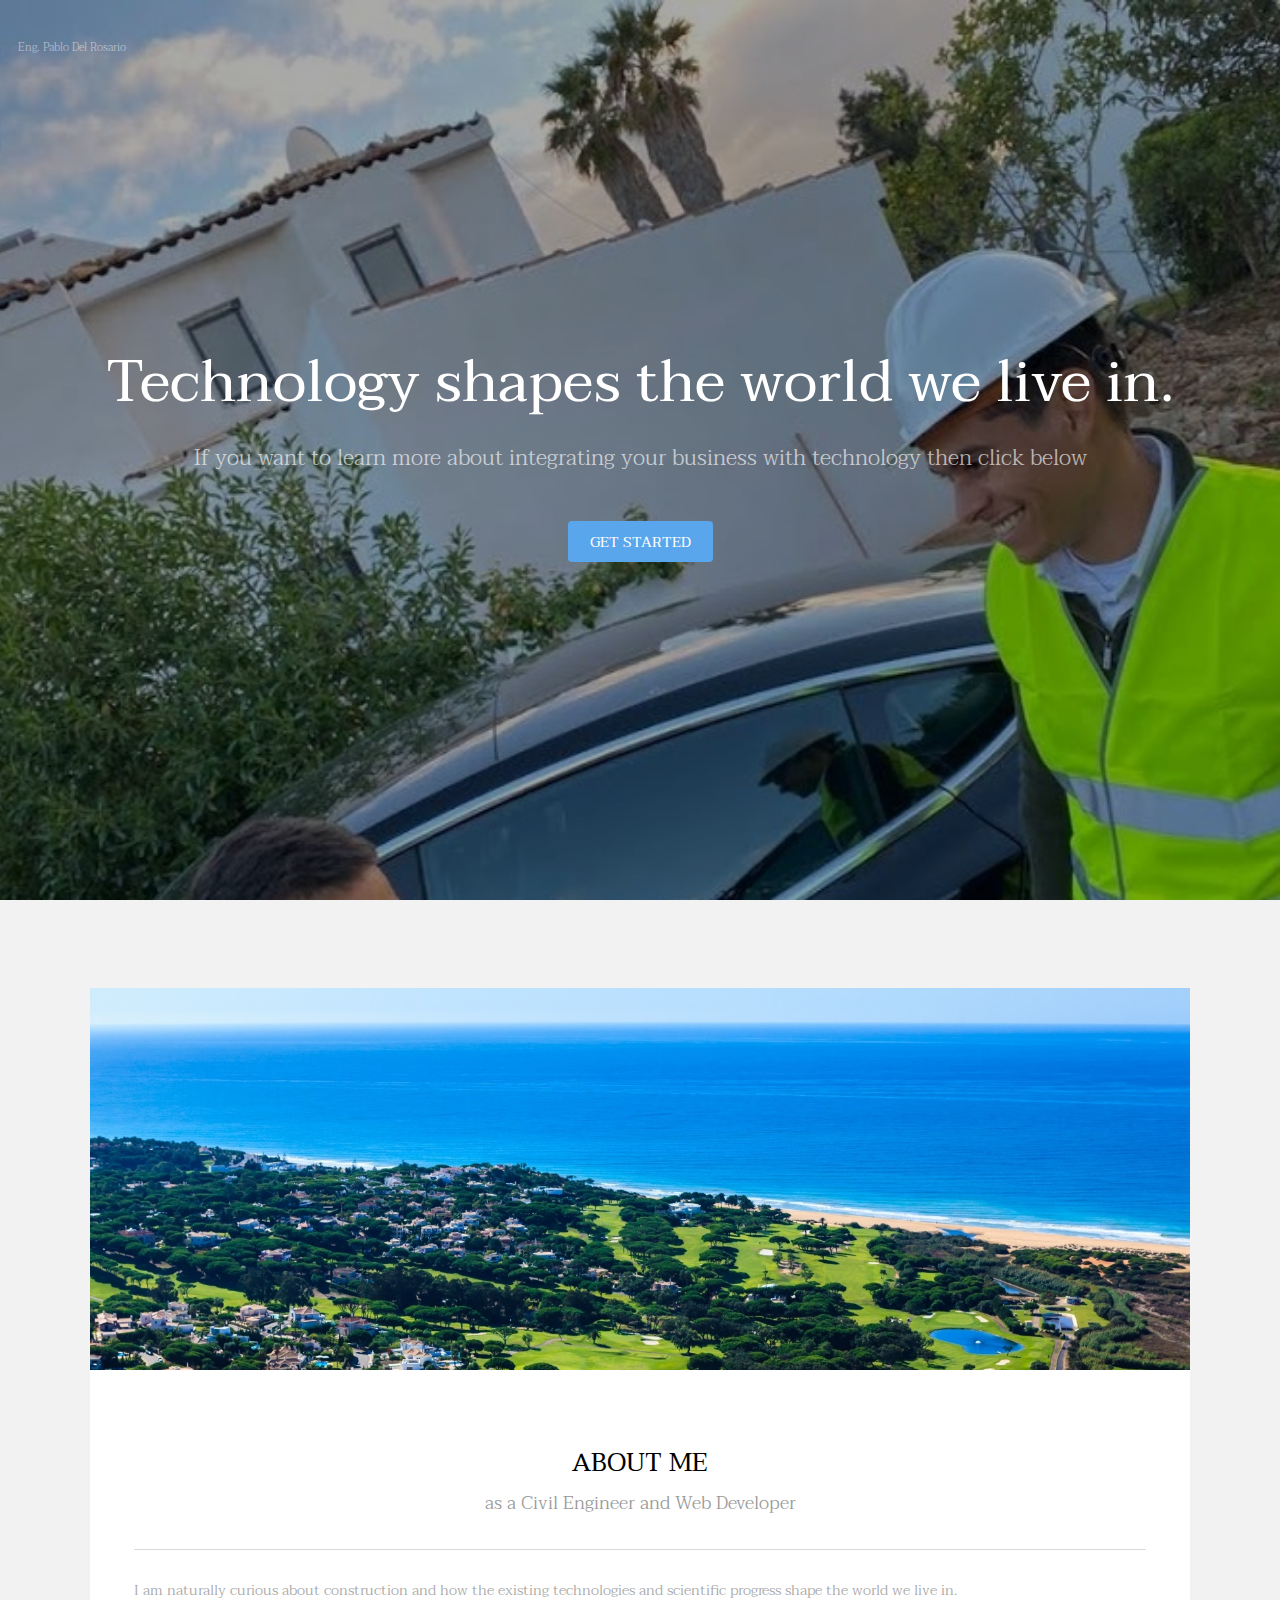
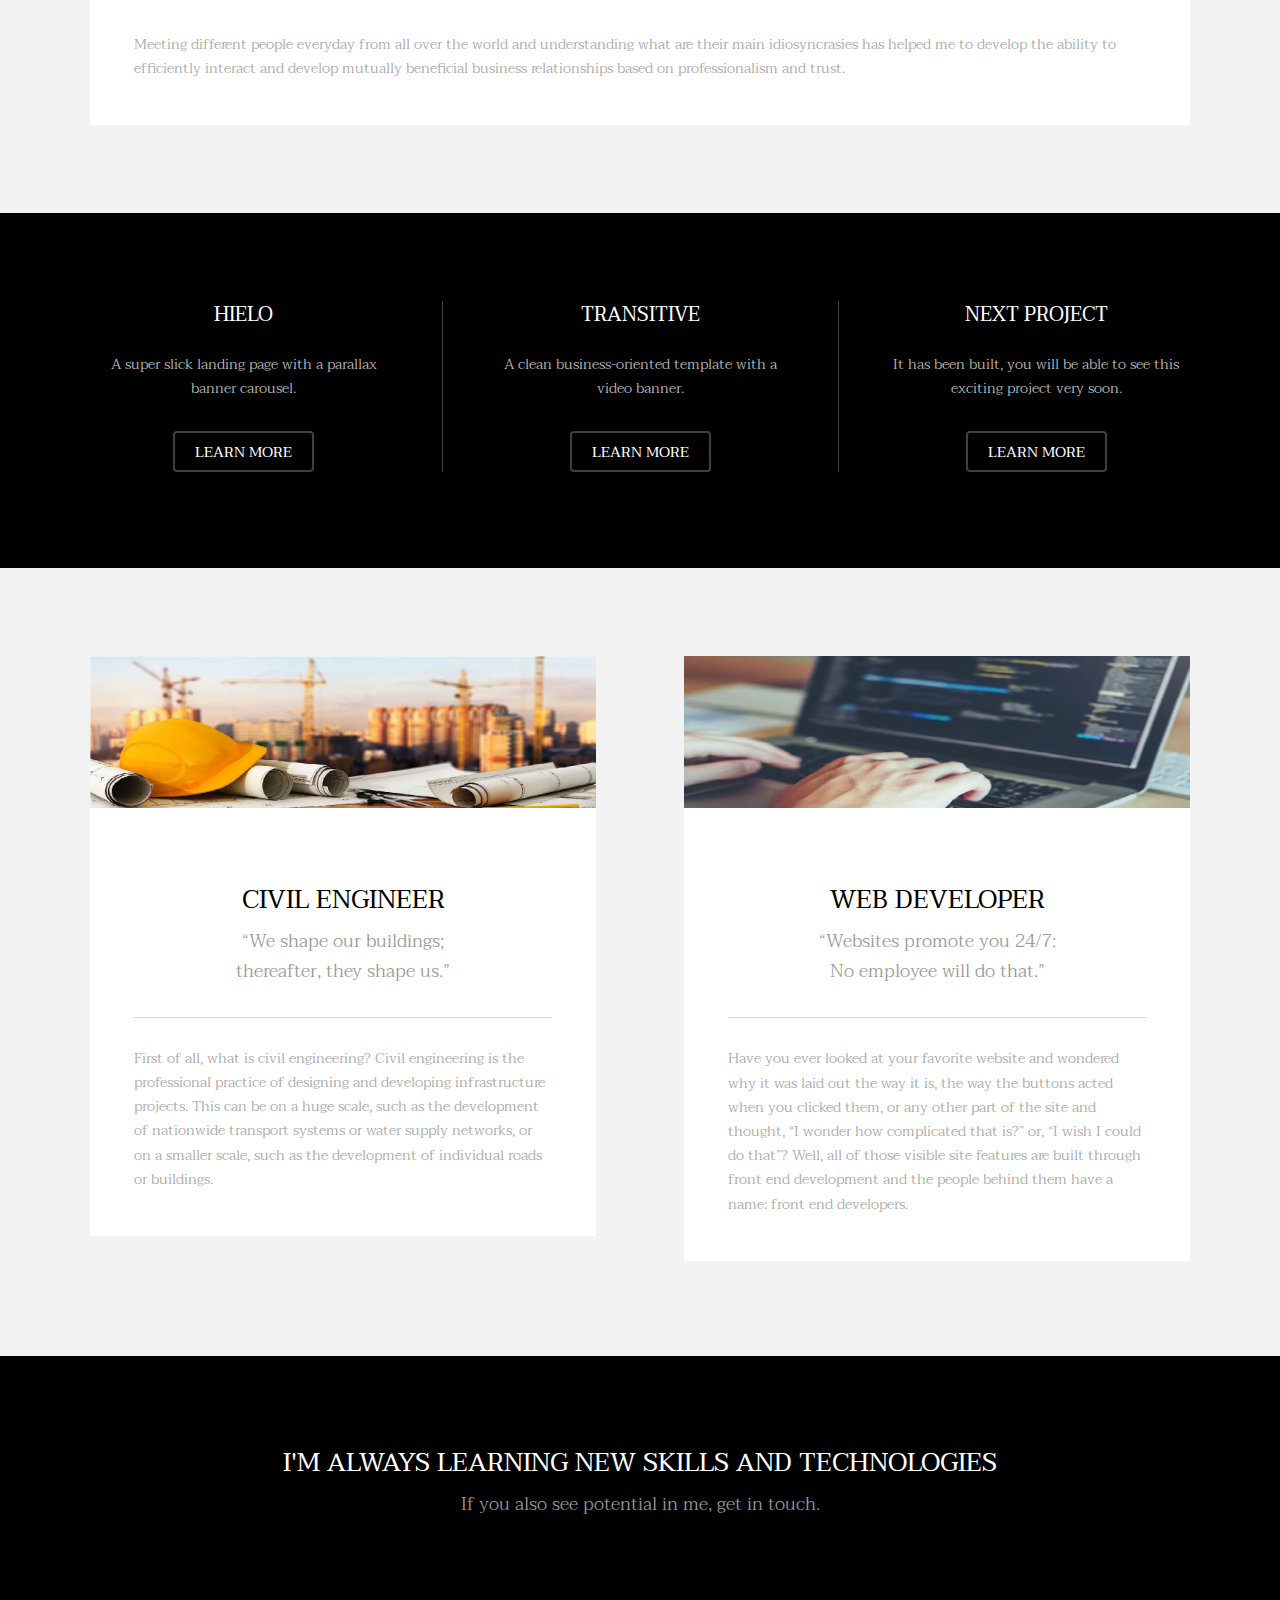
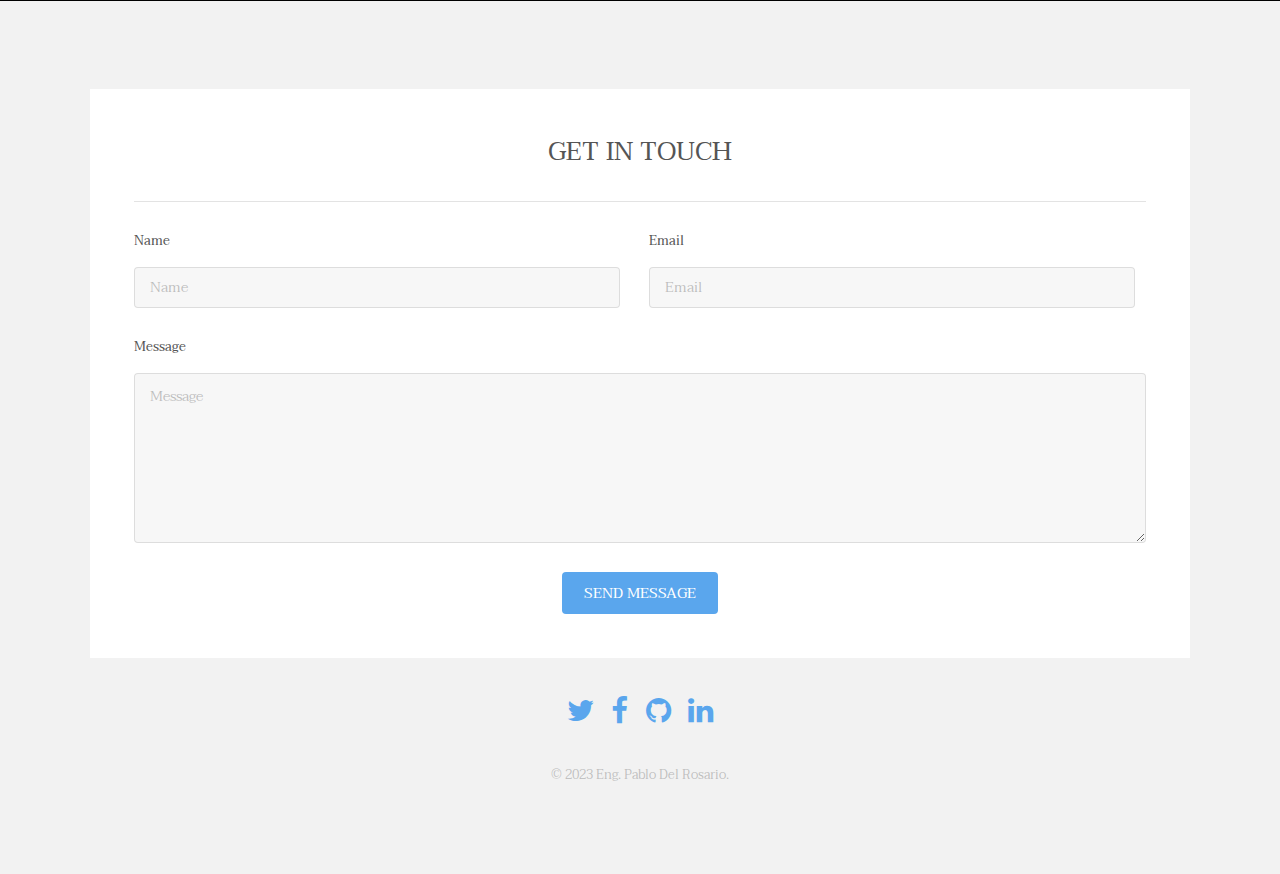
==== index.html @ 4c5f886a "2023" ====
<!DOCTYPE HTML>

<html>
	<head>
		<title>Eng. Pablo Del Rosario</title>
		<meta charset="utf-8" />
		<meta name="viewport" content="width=device-width, initial-scale=1" />
		<link rel="stylesheet" href="assets/css/main.css" />
		<link rel="icon" href="images/icon.png">
	</head>
	<body>

		<!-- Header -->
			<header id="header" class="alt">
				<div class="logo"><a href="index.html"><span>Eng. Pablo Del Rosario</span></a></div>
				<!--<a href="#menu" class="toggle"><span>Menu</span></a>-->
			</header>

		<!-- Nav
			<nav id="menu">
				<ul class="links">
					<li><a href="index.html">Home</a></li>
					<li><a href="generic.html">Projects</a></li>
					<li><a href="elements.html">Elements</a></li>
				</ul>
			</nav> -->

		<!-- Banner -->
		
			<section id="banner">
				<div class="inner">
					<h1>Technology shapes the world we live in.</h1>
					<p>If you want to learn more about integrating your business with technology then click below</p>
					<a href="#one" class="button special scrolly">Get Started</a>
				</div>
			</section>

		<!-- One -->
			<section id="one" class="wrapper style2">
				<div class="inner">
					<div>
						<div class="box">
							<div class="image fit">
								<img src="images/pic01.jpg" alt="" />
							</div>
							<div class="content">
								<header class="align-center">
									<h2>About me</h2>
									<p>as a Civil Engineer and Web Developer</p>
								</header>
								<hr />
								<p> I am naturally curious about construction and how the existing technologies and scientific progress shape the world we live in.</p>
								<p>Meeting different people everyday from all over the world and understanding what are their main idiosyncrasies has helped me to develop the ability to efficiently interact and develop mutually beneficial business relationships based on professionalism and trust.</p>
							</div>
						</div>
					</div>
				</div>
			</section>

		<!-- Two -->
			<section id="two" class="wrapper style3">
				<div class="inner">
					<div id="flexgrid">
						<div>
							<header>
								<h3>Hielo</h3>
							</header>
							<p>A super slick landing page with a parallax banner carousel.</p>
							<ul class="actions">
								<li><a href="https://hielo.pablocastejon.com/" target="_blank" class="button alt">Learn More</a></li>
							</ul>
						</div>
						<div>
							<header>
								<h3>Transitive</h3>
							</header>
							<p>A clean business-oriented template with a video banner. </p>
							<ul class="actions">
								<li><a href="https://pablocastejon.com/" class="button alt">Learn More</a></li>
							</ul>
						</div>
						<div>
							<header>
								<h3>Next project</h3>
							</header>
							<p>It has been built, you will be able to see this exciting project very soon. </p>
							<ul class="actions">
								<li><a href="#" class="button alt">Learn More</a></li>
							</ul>
						</div>
					</div>
				</div>
			</section>

		<!-- Three -->
			<section id="three" class="wrapper style2">
				<div class="inner">
					<div class="grid-style">

						<div>
							<div class="box">
								<div class="image fit">
									<img src="images/pic02.jpg" alt="" />
								</div>
								<div class="content">
									<header class="align-center">
										<h2>Civil Engineer</h2>
										<p>“We shape our buildings;<br/> thereafter, they shape us.”</p>
									</header>
									<hr />
									<p> First of all, what is civil engineering? Civil engineering is the professional practice of designing and developing infrastructure projects. This can be on a huge scale, such as the development of nationwide transport systems or water supply networks, or on a smaller scale, such as the development of individual roads or buildings. </p>
								</div>
							</div>
						</div>

						<div>
							<div class="box">
								<div class="image fit">
									<img src="images/pic03.jpg" alt="" />
								</div>
								<div class="content">
									<header class="align-center">
										<h2>Web developer</h2>
										<p>“Websites promote you 24/7:<br/> No employee will do that.”</p>
									</header>
									<hr />
									<p> Have you ever looked at your favorite website and wondered why it was laid out the way it is, the way the buttons acted when you clicked them, or any other part of the site and thought, “I wonder how complicated that is?” or, “I wish I could do that”? Well, all of those visible site features are built through front end development and the people behind them have a name: front end developers.</p>
								</div>
							</div>
						</div>

					</div>
				</div>
			</section>

		<!-- Four -->
			<section id="four" class="wrapper style3">
				<div class="inner">

					<header class="align-center">
						<h2>I'm always learning new skills and technologies</h2>
						<p>If you also see potential in me, get in touch.</p>
					</header>

				</div>
			</section>

		<!-- Footer -->
			<footer id="footer" class="wrapper">
				<div class="inner">
					<section>
						<div class="box">
							<div class="content">
								<h2 class="align-center">Get in Touch</h2>
								<hr />
								<form netlify  method="post">
									<div class="field half first">
										<label for="name">Name</label>
										<input name="name" id="name" type="text" placeholder="Name">
									</div>
									<div class="field half">
										<label for="email">Email</label>
										<input name="email" id="email" type="email" placeholder="Email">
									</div>
									<div class="field">
										<label for="message">Message</label>
										<textarea name="message" id="message" rows="6" placeholder="Message"></textarea>
									</div>
									<ul class="actions align-center">
										<li><input value="Send Message" class="button special" type="submit"></li>
									</ul>
								</form>
							</div>
						</div>
					</section>
					<div class="copyright">
						<ul class="icons">
							<li><a href="https://twitter.com/pablosario" target="_blank" class="icon fa-twitter"><span class="label">Twitter</span></a></li>
							<li><a href="https://www.facebook.com/pablo.rosario/" target="_blank" class="icon fa-facebook"><span class="label">Facebook</span></a></li>
							<li><a href="https://github.com/pdelrc" target="_blank" class="icon fa-github"><span class="label">GitHub</span></a></li>
							<li><a href="https://www.linkedin.com/in/pdelrc/" target="_blank" class="icon fa-linkedin"><span class="label">linkedIn</span></a></li>
						</ul>
						&copy; 2023 Eng. Pablo Del Rosario.
					</div>
				</div>
			</footer>

		<!-- Scripts -->
			<script src="assets/js/jquery.min.js"></script>
			<script src="assets/js/jquery.scrolly.min.js"></script>
			<script src="assets/js/jquery.scrollex.min.js"></script>
			<script src="assets/js/skel.min.js"></script>
			<script src="assets/js/util.js"></script>
			<script src="assets/js/main.js"></script>

	</body>
</html>
---- assets/css/main.css ----
@charset "UTF-8";
@import url(font-awesome.min.css);
@import url("https://fonts.googleapis.com/css?family=Taviraj:300,400,700,300i,400i,700i");

	html, body, div, span, applet, object, iframe, h1, h2, h3, h4, h5, h6, p, blockquote, pre, a, abbr, acronym, address, big, cite, code, del, dfn, em, img, ins, kbd, q, s, samp, small, strike, strong, sub, sup, tt, var, b, u, i, center, dl, dt, dd, ol, ul, li, fieldset, form, label, legend, table, caption, tbody, tfoot, thead, tr, th, td, article, aside, canvas, details, embed, figure, figcaption, footer, header, hgroup, menu, nav, output, ruby, section, summary, time, mark, audio, video {
		margin: 0;
		padding: 0;
		border: 0;
		font-size: 100%;
		font: inherit;
		vertical-align: baseline;
	}

	article, aside, details, figcaption, figure, footer, header, hgroup, menu, nav, section {
		display: block;
	}

	body {
		line-height: 1;
	}

	ol, ul {
		list-style: none;
	}

	blockquote, q {
		quotes: none;
	}

	blockquote:before, blockquote:after, q:before, q:after {
		content: '';
		content: none;
	}

	table {
		border-collapse: collapse;
		border-spacing: 0;
	}

	body {
		-webkit-text-size-adjust: none;
	}

/* Box Model */

	*, *:before, *:after {
		-moz-box-sizing: border-box;
		-webkit-box-sizing: border-box;
		box-sizing: border-box;
	}

/* Containers */

	.container {
		margin-left: auto;
		margin-right: auto;
	}

	.container.\31 25\25 {
		width: 100%;
		max-width: 100rem;
		min-width: 80rem;
	}

	.container.\37 5\25 {
		width: 60rem;
	}

	.container.\35 0\25 {
		width: 40rem;
	}

	.container.\32 5\25 {
		width: 20rem;
	}

	.container {
		width: 80rem;
	}

	@media screen and (max-width: 1680px) {

		.container.\31 25\25 {
			width: 100%;
			max-width: 100rem;
			min-width: 80rem;
		}

		.container.\37 5\25 {
			width: 60rem;
		}

		.container.\35 0\25 {
			width: 40rem;
		}

		.container.\32 5\25 {
			width: 20rem;
		}

		.container {
			width: 80rem;
		}

	}

	@media screen and (max-width: 1280px) {

		.container.\31 25\25 {
			width: 100%;
			max-width: 81.25rem;
			min-width: 65rem;
		}

		.container.\37 5\25 {
			width: 48.75rem;
		}

		.container.\35 0\25 {
			width: 32.5rem;
		}

		.container.\32 5\25 {
			width: 16.25rem;
		}

		.container {
			width: 65rem;
		}

	}

	@media screen and (max-width: 980px) {

		.container.\31 25\25 {
			width: 100%;
			max-width: 112.5%;
			min-width: 90%;
		}

		.container.\37 5\25 {
			width: 67.5%;
		}

		.container.\35 0\25 {
			width: 45%;
		}

		.container.\32 5\25 {
			width: 22.5%;
		}

		.container {
			width: 90%;
		}

	}

	@media screen and (max-width: 736px) {

		.container.\31 25\25 {
			width: 100%;
			max-width: 112.5%;
			min-width: 90%;
		}

		.container.\37 5\25 {
			width: 67.5%;
		}

		.container.\35 0\25 {
			width: 45%;
		}

		.container.\32 5\25 {
			width: 22.5%;
		}

		.container {
			width: 90% !important;
		}

	}

	@media screen and (max-width: 480px) {

		.container.\31 25\25 {
			width: 100%;
			max-width: 112.5%;
			min-width: 90%;
		}

		.container.\37 5\25 {
			width: 67.5%;
		}

		.container.\35 0\25 {
			width: 45%;
		}

		.container.\32 5\25 {
			width: 22.5%;
		}

		.container {
			width: 90% !important;
		}

	}

/* Grid */

	.row {
		border-bottom: solid 1px transparent;
		-moz-box-sizing: border-box;
		-webkit-box-sizing: border-box;
		box-sizing: border-box;
	}

	.row > * {
		float: left;
		-moz-box-sizing: border-box;
		-webkit-box-sizing: border-box;
		box-sizing: border-box;
	}

	.row:after, .row:before {
		content: '';
		display: block;
		clear: both;
		height: 0;
	}

	.row.uniform > * > :first-child {
		margin-top: 0;
	}

	.row.uniform > * > :last-child {
		margin-bottom: 0;
	}

	.row.\30 \25 > * {
		padding: 0 0 0 0rem;
	}

	.row.\30 \25 {
		margin: 0 0 -1px 0rem;
	}

	.row.uniform.\30 \25 > * {
		padding: 0rem 0 0 0rem;
	}

	.row.uniform.\30 \25 {
		margin: 0rem 0 -1px 0rem;
	}

	.row > * {
		padding: 0 0 0 2rem;
	}

	.row {
		margin: 0 0 -1px -2rem;
	}

	.row.uniform > * {
		padding: 2rem 0 0 2rem;
	}

	.row.uniform {
		margin: -2rem 0 -1px -2rem;
	}

	.row.\32 00\25 > * {
		padding: 0 0 0 4rem;
	}

	.row.\32 00\25 {
		margin: 0 0 -1px -4rem;
	}

	.row.uniform.\32 00\25 > * {
		padding: 4rem 0 0 4rem;
	}

	.row.uniform.\32 00\25 {
		margin: -4rem 0 -1px -4rem;
	}

	.row.\31 50\25 > * {
		padding: 0 0 0 3rem;
	}

	.row.\31 50\25 {
		margin: 0 0 -1px -3rem;
	}

	.row.uniform.\31 50\25 > * {
		padding: 3rem 0 0 3rem;
	}

	.row.uniform.\31 50\25 {
		margin: -3rem 0 -1px -3rem;
	}

	.row.\35 0\25 > * {
		padding: 0 0 0 1rem;
	}

	.row.\35 0\25 {
		margin: 0 0 -1px -1rem;
	}

	.row.uniform.\35 0\25 > * {
		padding: 1rem 0 0 1rem;
	}

	.row.uniform.\35 0\25 {
		margin: -1rem 0 -1px -1rem;
	}

	.row.\32 5\25 > * {
		padding: 0 0 0 0.5rem;
	}

	.row.\32 5\25 {
		margin: 0 0 -1px -0.5rem;
	}

	.row.uniform.\32 5\25 > * {
		padding: 0.5rem 0 0 0.5rem;
	}

	.row.uniform.\32 5\25 {
		margin: -0.5rem 0 -1px -0.5rem;
	}

	.\31 2u, .\31 2u\24 {
		width: 100%;
		clear: none;
		margin-left: 0;
	}

	.\31 1u, .\31 1u\24 {
		width: 91.6666666667%;
		clear: none;
		margin-left: 0;
	}

	.\31 0u, .\31 0u\24 {
		width: 83.3333333333%;
		clear: none;
		margin-left: 0;
	}

	.\39 u, .\39 u\24 {
		width: 75%;
		clear: none;
		margin-left: 0;
	}

	.\38 u, .\38 u\24 {
		width: 66.6666666667%;
		clear: none;
		margin-left: 0;
	}

	.\37 u, .\37 u\24 {
		width: 58.3333333333%;
		clear: none;
		margin-left: 0;
	}

	.\36 u, .\36 u\24 {
		width: 50%;
		clear: none;
		margin-left: 0;
	}

	.\35 u, .\35 u\24 {
		width: 41.6666666667%;
		clear: none;
		margin-left: 0;
	}

	.\34 u, .\34 u\24 {
		width: 33.3333333333%;
		clear: none;
		margin-left: 0;
	}

	.\33 u, .\33 u\24 {
		width: 25%;
		clear: none;
		margin-left: 0;
	}

	.\32 u, .\32 u\24 {
		width: 16.6666666667%;
		clear: none;
		margin-left: 0;
	}

	.\31 u, .\31 u\24 {
		width: 8.3333333333%;
		clear: none;
		margin-left: 0;
	}

	.\31 2u\24 + *,
	.\31 1u\24 + *,
	.\31 0u\24 + *,
	.\39 u\24 + *,
	.\38 u\24 + *,
	.\37 u\24 + *,
	.\36 u\24 + *,
	.\35 u\24 + *,
	.\34 u\24 + *,
	.\33 u\24 + *,
	.\32 u\24 + *,
	.\31 u\24 + * {
		clear: left;
	}

	.\-11u {
		margin-left: 91.66667%;
	}

	.\-10u {
		margin-left: 83.33333%;
	}

	.\-9u {
		margin-left: 75%;
	}

	.\-8u {
		margin-left: 66.66667%;
	}

	.\-7u {
		margin-left: 58.33333%;
	}

	.\-6u {
		margin-left: 50%;
	}

	.\-5u {
		margin-left: 41.66667%;
	}

	.\-4u {
		margin-left: 33.33333%;
	}

	.\-3u {
		margin-left: 25%;
	}

	.\-2u {
		margin-left: 16.66667%;
	}

	.\-1u {
		margin-left: 8.33333%;
	}

	@media screen and (max-width: 1680px) {

		.row > * {
			padding: 0 0 0 2rem;
		}

		.row {
			margin: 0 0 -1px -2rem;
		}

		.row.uniform > * {
			padding: 2rem 0 0 2rem;
		}

		.row.uniform {
			margin: -2rem 0 -1px -2rem;
		}

		.row.\32 00\25 > * {
			padding: 0 0 0 4rem;
		}

		.row.\32 00\25 {
			margin: 0 0 -1px -4rem;
		}

		.row.uniform.\32 00\25 > * {
			padding: 4rem 0 0 4rem;
		}

		.row.uniform.\32 00\25 {
			margin: -4rem 0 -1px -4rem;
		}

		.row.\31 50\25 > * {
			padding: 0 0 0 3rem;
		}

		.row.\31 50\25 {
			margin: 0 0 -1px -3rem;
		}

		.row.uniform.\31 50\25 > * {
			padding: 3rem 0 0 3rem;
		}

		.row.uniform.\31 50\25 {
			margin: -3rem 0 -1px -3rem;
		}

		.row.\35 0\25 > * {
			padding: 0 0 0 1rem;
		}

		.row.\35 0\25 {
			margin: 0 0 -1px -1rem;
		}

		.row.uniform.\35 0\25 > * {
			padding: 1rem 0 0 1rem;
		}

		.row.uniform.\35 0\25 {
			margin: -1rem 0 -1px -1rem;
		}

		.row.\32 5\25 > * {
			padding: 0 0 0 0.5rem;
		}

		.row.\32 5\25 {
			margin: 0 0 -1px -0.5rem;
		}

		.row.uniform.\32 5\25 > * {
			padding: 0.5rem 0 0 0.5rem;
		}

		.row.uniform.\32 5\25 {
			margin: -0.5rem 0 -1px -0.5rem;
		}

		.\31 2u\28xlarge\29, .\31 2u\24\28xlarge\29 {
			width: 100%;
			clear: none;
			margin-left: 0;
		}

		.\31 1u\28xlarge\29, .\31 1u\24\28xlarge\29 {
			width: 91.6666666667%;
			clear: none;
			margin-left: 0;
		}

		.\31 0u\28xlarge\29, .\31 0u\24\28xlarge\29 {
			width: 83.3333333333%;
			clear: none;
			margin-left: 0;
		}

		.\39 u\28xlarge\29, .\39 u\24\28xlarge\29 {
			width: 75%;
			clear: none;
			margin-left: 0;
		}

		.\38 u\28xlarge\29, .\38 u\24\28xlarge\29 {
			width: 66.6666666667%;
			clear: none;
			margin-left: 0;
		}

		.\37 u\28xlarge\29, .\37 u\24\28xlarge\29 {
			width: 58.3333333333%;
			clear: none;
			margin-left: 0;
		}

		.\36 u\28xlarge\29, .\36 u\24\28xlarge\29 {
			width: 50%;
			clear: none;
			margin-left: 0;
		}

		.\35 u\28xlarge\29, .\35 u\24\28xlarge\29 {
			width: 41.6666666667%;
			clear: none;
			margin-left: 0;
		}

		.\34 u\28xlarge\29, .\34 u\24\28xlarge\29 {
			width: 33.3333333333%;
			clear: none;
			margin-left: 0;
		}

		.\33 u\28xlarge\29, .\33 u\24\28xlarge\29 {
			width: 25%;
			clear: none;
			margin-left: 0;
		}

		.\32 u\28xlarge\29, .\32 u\24\28xlarge\29 {
			width: 16.6666666667%;
			clear: none;
			margin-left: 0;
		}

		.\31 u\28xlarge\29, .\31 u\24\28xlarge\29 {
			width: 8.3333333333%;
			clear: none;
			margin-left: 0;
		}

		.\31 2u\24\28xlarge\29 + *,
		.\31 1u\24\28xlarge\29 + *,
		.\31 0u\24\28xlarge\29 + *,
		.\39 u\24\28xlarge\29 + *,
		.\38 u\24\28xlarge\29 + *,
		.\37 u\24\28xlarge\29 + *,
		.\36 u\24\28xlarge\29 + *,
		.\35 u\24\28xlarge\29 + *,
		.\34 u\24\28xlarge\29 + *,
		.\33 u\24\28xlarge\29 + *,
		.\32 u\24\28xlarge\29 + *,
		.\31 u\24\28xlarge\29 + * {
			clear: left;
		}

		.\-11u\28xlarge\29 {
			margin-left: 91.66667%;
		}

		.\-10u\28xlarge\29 {
			margin-left: 83.33333%;
		}

		.\-9u\28xlarge\29 {
			margin-left: 75%;
		}

		.\-8u\28xlarge\29 {
			margin-left: 66.66667%;
		}

		.\-7u\28xlarge\29 {
			margin-left: 58.33333%;
		}

		.\-6u\28xlarge\29 {
			margin-left: 50%;
		}

		.\-5u\28xlarge\29 {
			margin-left: 41.66667%;
		}

		.\-4u\28xlarge\29 {
			margin-left: 33.33333%;
		}

		.\-3u\28xlarge\29 {
			margin-left: 25%;
		}

		.\-2u\28xlarge\29 {
			margin-left: 16.66667%;
		}

		.\-1u\28xlarge\29 {
			margin-left: 8.33333%;
		}

	}

	@media screen and (max-width: 1280px) {

		.row > * {
			padding: 0 0 0 1.5rem;
		}

		.row {
			margin: 0 0 -1px -1.5rem;
		}

		.row.uniform > * {
			padding: 1.5rem 0 0 1.5rem;
		}

		.row.uniform {
			margin: -1.5rem 0 -1px -1.5rem;
		}

		.row.\32 00\25 > * {
			padding: 0 0 0 3rem;
		}

		.row.\32 00\25 {
			margin: 0 0 -1px -3rem;
		}

		.row.uniform.\32 00\25 > * {
			padding: 3rem 0 0 3rem;
		}

		.row.uniform.\32 00\25 {
			margin: -3rem 0 -1px -3rem;
		}

		.row.\31 50\25 > * {
			padding: 0 0 0 2.25rem;
		}

		.row.\31 50\25 {
			margin: 0 0 -1px -2.25rem;
		}

		.row.uniform.\31 50\25 > * {
			padding: 2.25rem 0 0 2.25rem;
		}

		.row.uniform.\31 50\25 {
			margin: -2.25rem 0 -1px -2.25rem;
		}

		.row.\35 0\25 > * {
			padding: 0 0 0 0.75rem;
		}

		.row.\35 0\25 {
			margin: 0 0 -1px -0.75rem;
		}

		.row.uniform.\35 0\25 > * {
			padding: 0.75rem 0 0 0.75rem;
		}

		.row.uniform.\35 0\25 {
			margin: -0.75rem 0 -1px -0.75rem;
		}

		.row.\32 5\25 > * {
			padding: 0 0 0 0.375rem;
		}

		.row.\32 5\25 {
			margin: 0 0 -1px -0.375rem;
		}

		.row.uniform.\32 5\25 > * {
			padding: 0.375rem 0 0 0.375rem;
		}

		.row.uniform.\32 5\25 {
			margin: -0.375rem 0 -1px -0.375rem;
		}

		.\31 2u\28large\29, .\31 2u\24\28large\29 {
			width: 100%;
			clear: none;
			margin-left: 0;
		}

		.\31 1u\28large\29, .\31 1u\24\28large\29 {
			width: 91.6666666667%;
			clear: none;
			margin-left: 0;
		}

		.\31 0u\28large\29, .\31 0u\24\28large\29 {
			width: 83.3333333333%;
			clear: none;
			margin-left: 0;
		}

		.\39 u\28large\29, .\39 u\24\28large\29 {
			width: 75%;
			clear: none;
			margin-left: 0;
		}

		.\38 u\28large\29, .\38 u\24\28large\29 {
			width: 66.6666666667%;
			clear: none;
			margin-left: 0;
		}

		.\37 u\28large\29, .\37 u\24\28large\29 {
			width: 58.3333333333%;
			clear: none;
			margin-left: 0;
		}

		.\36 u\28large\29, .\36 u\24\28large\29 {
			width: 50%;
			clear: none;
			margin-left: 0;
		}

		.\35 u\28large\29, .\35 u\24\28large\29 {
			width: 41.6666666667%;
			clear: none;
			margin-left: 0;
		}

		.\34 u\28large\29, .\34 u\24\28large\29 {
			width: 33.3333333333%;
			clear: none;
			margin-left: 0;
		}

		.\33 u\28large\29, .\33 u\24\28large\29 {
			width: 25%;
			clear: none;
			margin-left: 0;
		}

		.\32 u\28large\29, .\32 u\24\28large\29 {
			width: 16.6666666667%;
			clear: none;
			margin-left: 0;
		}

		.\31 u\28large\29, .\31 u\24\28large\29 {
			width: 8.3333333333%;
			clear: none;
			margin-left: 0;
		}

		.\31 2u\24\28large\29 + *,
		.\31 1u\24\28large\29 + *,
		.\31 0u\24\28large\29 + *,
		.\39 u\24\28large\29 + *,
		.\38 u\24\28large\29 + *,
		.\37 u\24\28large\29 + *,
		.\36 u\24\28large\29 + *,
		.\35 u\24\28large\29 + *,
		.\34 u\24\28large\29 + *,
		.\33 u\24\28large\29 + *,
		.\32 u\24\28large\29 + *,
		.\31 u\24\28large\29 + * {
			clear: left;
		}

		.\-11u\28large\29 {
			margin-left: 91.66667%;
		}

		.\-10u\28large\29 {
			margin-left: 83.33333%;
		}

		.\-9u\28large\29 {
			margin-left: 75%;
		}

		.\-8u\28large\29 {
			margin-left: 66.66667%;
		}

		.\-7u\28large\29 {
			margin-left: 58.33333%;
		}

		.\-6u\28large\29 {
			margin-left: 50%;
		}

		.\-5u\28large\29 {
			margin-left: 41.66667%;
		}

		.\-4u\28large\29 {
			margin-left: 33.33333%;
		}

		.\-3u\28large\29 {
			margin-left: 25%;
		}

		.\-2u\28large\29 {
			margin-left: 16.66667%;
		}

		.\-1u\28large\29 {
			margin-left: 8.33333%;
		}

	}

	@media screen and (max-width: 980px) {

		.row > * {
			padding: 0 0 0 1.5rem;
		}

		.row {
			margin: 0 0 -1px -1.5rem;
		}

		.row.uniform > * {
			padding: 1.5rem 0 0 1.5rem;
		}

		.row.uniform {
			margin: -1.5rem 0 -1px -1.5rem;
		}

		.row.\32 00\25 > * {
			padding: 0 0 0 3rem;
		}

		.row.\32 00\25 {
			margin: 0 0 -1px -3rem;
		}

		.row.uniform.\32 00\25 > * {
			padding: 3rem 0 0 3rem;
		}

		.row.uniform.\32 00\25 {
			margin: -3rem 0 -1px -3rem;
		}

		.row.\31 50\25 > * {
			padding: 0 0 0 2.25rem;
		}

		.row.\31 50\25 {
			margin: 0 0 -1px -2.25rem;
		}

		.row.uniform.\31 50\25 > * {
			padding: 2.25rem 0 0 2.25rem;
		}

		.row.uniform.\31 50\25 {
			margin: -2.25rem 0 -1px -2.25rem;
		}

		.row.\35 0\25 > * {
			padding: 0 0 0 0.75rem;
		}

		.row.\35 0\25 {
			margin: 0 0 -1px -0.75rem;
		}

		.row.uniform.\35 0\25 > * {
			padding: 0.75rem 0 0 0.75rem;
		}

		.row.uniform.\35 0\25 {
			margin: -0.75rem 0 -1px -0.75rem;
		}

		.row.\32 5\25 > * {
			padding: 0 0 0 0.375rem;
		}

		.row.\32 5\25 {
			margin: 0 0 -1px -0.375rem;
		}

		.row.uniform.\32 5\25 > * {
			padding: 0.375rem 0 0 0.375rem;
		}

		.row.uniform.\32 5\25 {
			margin: -0.375rem 0 -1px -0.375rem;
		}

		.\31 2u\28medium\29, .\31 2u\24\28medium\29 {
			width: 100%;
			clear: none;
			margin-left: 0;
		}

		.\31 1u\28medium\29, .\31 1u\24\28medium\29 {
			width: 91.6666666667%;
			clear: none;
			margin-left: 0;
		}

		.\31 0u\28medium\29, .\31 0u\24\28medium\29 {
			width: 83.3333333333%;
			clear: none;
			margin-left: 0;
		}

		.\39 u\28medium\29, .\39 u\24\28medium\29 {
			width: 75%;
			clear: none;
			margin-left: 0;
		}

		.\38 u\28medium\29, .\38 u\24\28medium\29 {
			width: 66.6666666667%;
			clear: none;
			margin-left: 0;
		}

		.\37 u\28medium\29, .\37 u\24\28medium\29 {
			width: 58.3333333333%;
			clear: none;
			margin-left: 0;
		}

		.\36 u\28medium\29, .\36 u\24\28medium\29 {
			width: 50%;
			clear: none;
			margin-left: 0;
		}

		.\35 u\28medium\29, .\35 u\24\28medium\29 {
			width: 41.6666666667%;
			clear: none;
			margin-left: 0;
		}

		.\34 u\28medium\29, .\34 u\24\28medium\29 {
			width: 33.3333333333%;
			clear: none;
			margin-left: 0;
		}

		.\33 u\28medium\29, .\33 u\24\28medium\29 {
			width: 25%;
			clear: none;
			margin-left: 0;
		}

		.\32 u\28medium\29, .\32 u\24\28medium\29 {
			width: 16.6666666667%;
			clear: none;
			margin-left: 0;
		}

		.\31 u\28medium\29, .\31 u\24\28medium\29 {
			width: 8.3333333333%;
			clear: none;
			margin-left: 0;
		}

		.\31 2u\24\28medium\29 + *,
		.\31 1u\24\28medium\29 + *,
		.\31 0u\24\28medium\29 + *,
		.\39 u\24\28medium\29 + *,
		.\38 u\24\28medium\29 + *,
		.\37 u\24\28medium\29 + *,
		.\36 u\24\28medium\29 + *,
		.\35 u\24\28medium\29 + *,
		.\34 u\24\28medium\29 + *,
		.\33 u\24\28medium\29 + *,
		.\32 u\24\28medium\29 + *,
		.\31 u\24\28medium\29 + * {
			clear: left;
		}

		.\-11u\28medium\29 {
			margin-left: 91.66667%;
		}

		.\-10u\28medium\29 {
			margin-left: 83.33333%;
		}

		.\-9u\28medium\29 {
			margin-left: 75%;
		}

		.\-8u\28medium\29 {
			margin-left: 66.66667%;
		}

		.\-7u\28medium\29 {
			margin-left: 58.33333%;
		}

		.\-6u\28medium\29 {
			margin-left: 50%;
		}

		.\-5u\28medium\29 {
			margin-left: 41.66667%;
		}

		.\-4u\28medium\29 {
			margin-left: 33.33333%;
		}

		.\-3u\28medium\29 {
			margin-left: 25%;
		}

		.\-2u\28medium\29 {
			margin-left: 16.66667%;
		}

		.\-1u\28medium\29 {
			margin-left: 8.33333%;
		}

	}

	@media screen and (max-width: 736px) {

		.row > * {
			padding: 0 0 0 1.25rem;
		}

		.row {
			margin: 0 0 -1px -1.25rem;
		}

		.row.uniform > * {
			padding: 1.25rem 0 0 1.25rem;
		}

		.row.uniform {
			margin: -1.25rem 0 -1px -1.25rem;
		}

		.row.\32 00\25 > * {
			padding: 0 0 0 2.5rem;
		}

		.row.\32 00\25 {
			margin: 0 0 -1px -2.5rem;
		}

		.row.uniform.\32 00\25 > * {
			padding: 2.5rem 0 0 2.5rem;
		}

		.row.uniform.\32 00\25 {
			margin: -2.5rem 0 -1px -2.5rem;
		}

		.row.\31 50\25 > * {
			padding: 0 0 0 1.875rem;
		}

		.row.\31 50\25 {
			margin: 0 0 -1px -1.875rem;
		}

		.row.uniform.\31 50\25 > * {
			padding: 1.875rem 0 0 1.875rem;
		}

		.row.uniform.\31 50\25 {
			margin: -1.875rem 0 -1px -1.875rem;
		}

		.row.\35 0\25 > * {
			padding: 0 0 0 0.625rem;
		}

		.row.\35 0\25 {
			margin: 0 0 -1px -0.625rem;
		}

		.row.uniform.\35 0\25 > * {
			padding: 0.625rem 0 0 0.625rem;
		}

		.row.uniform.\35 0\25 {
			margin: -0.625rem 0 -1px -0.625rem;
		}

		.row.\32 5\25 > * {
			padding: 0 0 0 0.3125rem;
		}

		.row.\32 5\25 {
			margin: 0 0 -1px -0.3125rem;
		}

		.row.uniform.\32 5\25 > * {
			padding: 0.3125rem 0 0 0.3125rem;
		}

		.row.uniform.\32 5\25 {
			margin: -0.3125rem 0 -1px -0.3125rem;
		}

		.\31 2u\28small\29, .\31 2u\24\28small\29 {
			width: 100%;
			clear: none;
			margin-left: 0;
		}

		.\31 1u\28small\29, .\31 1u\24\28small\29 {
			width: 91.6666666667%;
			clear: none;
			margin-left: 0;
		}

		.\31 0u\28small\29, .\31 0u\24\28small\29 {
			width: 83.3333333333%;
			clear: none;
			margin-left: 0;
		}

		.\39 u\28small\29, .\39 u\24\28small\29 {
			width: 75%;
			clear: none;
			margin-left: 0;
		}

		.\38 u\28small\29, .\38 u\24\28small\29 {
			width: 66.6666666667%;
			clear: none;
			margin-left: 0;
		}

		.\37 u\28small\29, .\37 u\24\28small\29 {
			width: 58.3333333333%;
			clear: none;
			margin-left: 0;
		}

		.\36 u\28small\29, .\36 u\24\28small\29 {
			width: 50%;
			clear: none;
			margin-left: 0;
		}

		.\35 u\28small\29, .\35 u\24\28small\29 {
			width: 41.6666666667%;
			clear: none;
			margin-left: 0;
		}

		.\34 u\28small\29, .\34 u\24\28small\29 {
			width: 33.3333333333%;
			clear: none;
			margin-left: 0;
		}

		.\33 u\28small\29, .\33 u\24\28small\29 {
			width: 25%;
			clear: none;
			margin-left: 0;
		}

		.\32 u\28small\29, .\32 u\24\28small\29 {
			width: 16.6666666667%;
			clear: none;
			margin-left: 0;
		}

		.\31 u\28small\29, .\31 u\24\28small\29 {
			width: 8.3333333333%;
			clear: none;
			margin-left: 0;
		}

		.\31 2u\24\28small\29 + *,
		.\31 1u\24\28small\29 + *,
		.\31 0u\24\28small\29 + *,
		.\39 u\24\28small\29 + *,
		.\38 u\24\28small\29 + *,
		.\37 u\24\28small\29 + *,
		.\36 u\24\28small\29 + *,
		.\35 u\24\28small\29 + *,
		.\34 u\24\28small\29 + *,
		.\33 u\24\28small\29 + *,
		.\32 u\24\28small\29 + *,
		.\31 u\24\28small\29 + * {
			clear: left;
		}

		.\-11u\28small\29 {
			margin-left: 91.66667%;
		}

		.\-10u\28small\29 {
			margin-left: 83.33333%;
		}

		.\-9u\28small\29 {
			margin-left: 75%;
		}

		.\-8u\28small\29 {
			margin-left: 66.66667%;
		}

		.\-7u\28small\29 {
			margin-left: 58.33333%;
		}

		.\-6u\28small\29 {
			margin-left: 50%;
		}

		.\-5u\28small\29 {
			margin-left: 41.66667%;
		}

		.\-4u\28small\29 {
			margin-left: 33.33333%;
		}

		.\-3u\28small\29 {
			margin-left: 25%;
		}

		.\-2u\28small\29 {
			margin-left: 16.66667%;
		}

		.\-1u\28small\29 {
			margin-left: 8.33333%;
		}

	}

	@media screen and (max-width: 480px) {

		.row > * {
			padding: 0 0 0 1.25rem;
		}

		.row {
			margin: 0 0 -1px -1.25rem;
		}

		.row.uniform > * {
			padding: 1.25rem 0 0 1.25rem;
		}

		.row.uniform {
			margin: -1.25rem 0 -1px -1.25rem;
		}

		.row.\32 00\25 > * {
			padding: 0 0 0 2.5rem;
		}

		.row.\32 00\25 {
			margin: 0 0 -1px -2.5rem;
		}

		.row.uniform.\32 00\25 > * {
			padding: 2.5rem 0 0 2.5rem;
		}

		.row.uniform.\32 00\25 {
			margin: -2.5rem 0 -1px -2.5rem;
		}

		.row.\31 50\25 > * {
			padding: 0 0 0 1.875rem;
		}

		.row.\31 50\25 {
			margin: 0 0 -1px -1.875rem;
		}

		.row.uniform.\31 50\25 > * {
			padding: 1.875rem 0 0 1.875rem;
		}

		.row.uniform.\31 50\25 {
			margin: -1.875rem 0 -1px -1.875rem;
		}

		.row.\35 0\25 > * {
			padding: 0 0 0 0.625rem;
		}

		.row.\35 0\25 {
			margin: 0 0 -1px -0.625rem;
		}

		.row.uniform.\35 0\25 > * {
			padding: 0.625rem 0 0 0.625rem;
		}

		.row.uniform.\35 0\25 {
			margin: -0.625rem 0 -1px -0.625rem;
		}

		.row.\32 5\25 > * {
			padding: 0 0 0 0.3125rem;
		}

		.row.\32 5\25 {
			margin: 0 0 -1px -0.3125rem;
		}

		.row.uniform.\32 5\25 > * {
			padding: 0.3125rem 0 0 0.3125rem;
		}

		.row.uniform.\32 5\25 {
			margin: -0.3125rem 0 -1px -0.3125rem;
		}

		.\31 2u\28xsmall\29, .\31 2u\24\28xsmall\29 {
			width: 100%;
			clear: none;
			margin-left: 0;
		}

		.\31 1u\28xsmall\29, .\31 1u\24\28xsmall\29 {
			width: 91.6666666667%;
			clear: none;
			margin-left: 0;
		}

		.\31 0u\28xsmall\29, .\31 0u\24\28xsmall\29 {
			width: 83.3333333333%;
			clear: none;
			margin-left: 0;
		}

		.\39 u\28xsmall\29, .\39 u\24\28xsmall\29 {
			width: 75%;
			clear: none;
			margin-left: 0;
		}

		.\38 u\28xsmall\29, .\38 u\24\28xsmall\29 {
			width: 66.6666666667%;
			clear: none;
			margin-left: 0;
		}

		.\37 u\28xsmall\29, .\37 u\24\28xsmall\29 {
			width: 58.3333333333%;
			clear: none;
			margin-left: 0;
		}

		.\36 u\28xsmall\29, .\36 u\24\28xsmall\29 {
			width: 50%;
			clear: none;
			margin-left: 0;
		}

		.\35 u\28xsmall\29, .\35 u\24\28xsmall\29 {
			width: 41.6666666667%;
			clear: none;
			margin-left: 0;
		}

		.\34 u\28xsmall\29, .\34 u\24\28xsmall\29 {
			width: 33.3333333333%;
			clear: none;
			margin-left: 0;
		}

		.\33 u\28xsmall\29, .\33 u\24\28xsmall\29 {
			width: 25%;
			clear: none;
			margin-left: 0;
		}

		.\32 u\28xsmall\29, .\32 u\24\28xsmall\29 {
			width: 16.6666666667%;
			clear: none;
			margin-left: 0;
		}

		.\31 u\28xsmall\29, .\31 u\24\28xsmall\29 {
			width: 8.3333333333%;
			clear: none;
			margin-left: 0;
		}

		.\31 2u\24\28xsmall\29 + *,
		.\31 1u\24\28xsmall\29 + *,
		.\31 0u\24\28xsmall\29 + *,
		.\39 u\24\28xsmall\29 + *,
		.\38 u\24\28xsmall\29 + *,
		.\37 u\24\28xsmall\29 + *,
		.\36 u\24\28xsmall\29 + *,
		.\35 u\24\28xsmall\29 + *,
		.\34 u\24\28xsmall\29 + *,
		.\33 u\24\28xsmall\29 + *,
		.\32 u\24\28xsmall\29 + *,
		.\31 u\24\28xsmall\29 + * {
			clear: left;
		}

		.\-11u\28xsmall\29 {
			margin-left: 91.66667%;
		}

		.\-10u\28xsmall\29 {
			margin-left: 83.33333%;
		}

		.\-9u\28xsmall\29 {
			margin-left: 75%;
		}

		.\-8u\28xsmall\29 {
			margin-left: 66.66667%;
		}

		.\-7u\28xsmall\29 {
			margin-left: 58.33333%;
		}

		.\-6u\28xsmall\29 {
			margin-left: 50%;
		}

		.\-5u\28xsmall\29 {
			margin-left: 41.66667%;
		}

		.\-4u\28xsmall\29 {
			margin-left: 33.33333%;
		}

		.\-3u\28xsmall\29 {
			margin-left: 25%;
		}

		.\-2u\28xsmall\29 {
			margin-left: 16.66667%;
		}

		.\-1u\28xsmall\29 {
			margin-left: 8.33333%;
		}

	}

/* Basic */

	@-ms-viewport {
		width: device-width;
	}

	body {
		-ms-overflow-style: scrollbar;
	}

	@media screen and (max-width: 480px) {

		html, body {
			min-width: 320px;
		}

	}

	body {
		background: #fff;
	}

		body.is-loading *, body.is-loading *:before, body.is-loading *:after {
			-moz-animation: none !important;
			-webkit-animation: none !important;
			-ms-animation: none !important;
			animation: none !important;
			-moz-transition: none !important;
			-webkit-transition: none !important;
			-ms-transition: none !important;
			transition: none !important;
		}

/* Type */

	html {
		font-size: 13pt;
	}

		@media screen and (max-width: 1680px) {

			html {
				font-size: 11pt;
			}

		}

		@media screen and (max-width: 1280px) {

			html {
				font-size: 11pt;
			}

		}

		@media screen and (max-width: 980px) {

			html {
				font-size: 12pt;
			}

		}

		@media screen and (max-width: 736px) {

			html {
				font-size: 12pt;
			}

		}

		@media screen and (max-width: 480px) {

			html {
				font-size: 12pt;
			}

		}

	body {
		background-color: #fff;
		color: #444;
	}

	body, input, select, textarea {
		font-family: "Taviraj", serif;
		font-weight: 300;
		font-size: 1rem;
		line-height: 1.65;
	}

	a {
		text-decoration: underline;
	}

		a:hover {
			text-decoration: none;
		}

	strong, b {
		font-weight: 400;
	}

	em, i {
		font-style: italic;
	}

	p {
		margin: 0 0 2rem 0;
	}

	h1, h2, h3, h4, h5, h6 {
		font-weight: 400;
		line-height: 1.5;
		margin: 0 0 1.5rem 0;
	}

		h1 a, h2 a, h3 a, h4 a, h5 a, h6 a {
			color: inherit;
			text-decoration: none;
		}

	h2 {
		font-size: 1.75rem;
		text-transform: uppercase;
	}

		@media screen and (max-width: 736px) {

			h2 {
				font-size: 1.5rem;
			}

		}

	h3 {
		font-size: 1.35rem;
		text-transform: uppercase;
	}

	h4 {
		font-size: 1.1rem;
	}

	h5 {
		font-size: 0.9rem;
	}

	h6 {
		font-size: 0.7rem;
	}

	sub {
		font-size: 0.8rem;
		position: relative;
		top: 0.5rem;
	}

	sup {
		font-size: 0.8rem;
		position: relative;
		top: -0.5rem;
	}

	blockquote {
		border-left: solid 4px;
		font-style: italic;
		margin: 0 0 2rem 0;
		padding: 0.5rem 0 0.5rem 2rem;
	}

	code {
		border-radius: 4px;
		border: solid 1px;
		font-family: "Courier New", monospace;
		font-size: 0.9rem;
		margin: 0 0.25rem;
		padding: 0.25rem 0.65rem;
	}

	pre {
		-webkit-overflow-scrolling: touch;
		font-family: "Courier New", monospace;
		font-size: 0.9rem;
		margin: 0 0 2rem 0;
	}

		pre code {
			display: block;
			line-height: 1.75;
			padding: 1rem 1.5rem;
			overflow-x: auto;
		}

	hr {
		border: 0;
		border-bottom: solid 1px;
		margin: 2rem 0;
	}

		hr.major {
			margin: 3rem 0;
		}

	.align-left {
		text-align: left;
	}

	.align-center {
		text-align: center;
	}

	.align-right {
		text-align: right;
	}

	input, select, textarea {
		color: #555;
	}

	a {
		color: #5AA6ED;
	}

	strong, b {
		color: #555;
	}

	h1, h2, h3, h4, h5, h6 {
		color: #555;
	}

	blockquote {
		border-left-color: rgba(144, 144, 144, 0.25);
	}

	code {
		background: rgba(144, 144, 144, 0.075);
		border-color: rgba(144, 144, 144, 0.25);
	}

	hr {
		border-bottom-color: rgba(144, 144, 144, 0.25);
	}

/* Box */

	.box {
		margin-bottom: 2rem;
		background: #FFF;
	}

		.box .content {
			padding: 3rem;
		}

		.box > :last-child,
		.box > :last-child > :last-child,
		.box > :last-child > :last-child > :last-child {
			margin-bottom: 0;
		}

		.box.alt {
			border: 0;
			border-radius: 0;
			padding: 0;
		}

		@media screen and (max-width: 736px) {

			.box .content {
				padding: 2rem;
			}

		}

	.box {
		border-color: rgba(144, 144, 144, 0.25);
	}

/* Button */

	input[type="submit"],
	input[type="reset"],
	input[type="button"],
	button,
	.button {
		-moz-appearance: none;
		-webkit-appearance: none;
		-ms-appearance: none;
		appearance: none;
		-moz-transition: background-color 0.2s ease-in-out, color 0.2s ease-in-out;
		-webkit-transition: background-color 0.2s ease-in-out, color 0.2s ease-in-out;
		-ms-transition: background-color 0.2s ease-in-out, color 0.2s ease-in-out;
		transition: background-color 0.2s ease-in-out, color 0.2s ease-in-out;
		border-radius: 4px;
		border: 0;
		cursor: pointer;
		display: inline-block;
		font-weight: 400;
		height: 2.85rem;
		line-height: 2.95rem;
		padding: 0 1.5rem;
		text-align: center;
		text-decoration: none;
		white-space: nowrap;
		text-transform: uppercase;
	}

		input[type="submit"].icon,
		input[type="reset"].icon,
		input[type="button"].icon,
		button.icon,
		.button.icon {
			padding-left: 1.35rem;
		}

			input[type="submit"].icon:before,
			input[type="reset"].icon:before,
			input[type="button"].icon:before,
			button.icon:before,
			.button.icon:before {
				margin-right: 0.5rem;
			}

		input[type="submit"].fit,
		input[type="reset"].fit,
		input[type="button"].fit,
		button.fit,
		.button.fit {
			display: block;
			margin: 0 0 1rem 0;
			width: 100%;
		}

		input[type="submit"].small,
		input[type="reset"].small,
		input[type="button"].small,
		button.small,
		.button.small {
			font-size: 0.8rem;
		}

		input[type="submit"].big,
		input[type="reset"].big,
		input[type="button"].big,
		button.big,
		.button.big {
			font-size: 1.35rem;
		}

		input[type="submit"].disabled, input[type="submit"]:disabled,
		input[type="reset"].disabled,
		input[type="reset"]:disabled,
		input[type="button"].disabled,
		input[type="button"]:disabled,
		button.disabled,
		button:disabled,
		.button.disabled,
		.button:disabled {
			-moz-pointer-events: none;
			-webkit-pointer-events: none;
			-ms-pointer-events: none;
			pointer-events: none;
			opacity: 0.25;
		}

		@media screen and (max-width: 480px) {

			input[type="submit"],
			input[type="reset"],
			input[type="button"],
			button,
			.button {
				padding: 0;
			}

		}

	input[type="submit"],
	input[type="reset"],
	input[type="button"],
	button,
	.button {
		background-color: #f2f2f2;
		color: #000 !important;
	}

		input[type="submit"]:hover,
		input[type="reset"]:hover,
		input[type="button"]:hover,
		button:hover,
		.button:hover {
			background-color: white;
		}

		input[type="submit"]:active,
		input[type="reset"]:active,
		input[type="button"]:active,
		button:active,
		.button:active {
			background-color: #e5e5e5;
		}

		input[type="submit"].alt,
		input[type="reset"].alt,
		input[type="button"].alt,
		button.alt,
		.button.alt {
			background-color: transparent;
			box-shadow: inset 0 0 0 2px rgba(144, 144, 144, 0.25);
			color: #555 !important;
		}

			input[type="submit"].alt:hover,
			input[type="reset"].alt:hover,
			input[type="button"].alt:hover,
			button.alt:hover,
			.button.alt:hover {
				background-color: rgba(144, 144, 144, 0.075);
			}

			input[type="submit"].alt:active,
			input[type="reset"].alt:active,
			input[type="button"].alt:active,
			button.alt:active,
			.button.alt:active {
				background-color: rgba(144, 144, 144, 0.2);
			}

			input[type="submit"].alt.icon:before,
			input[type="reset"].alt.icon:before,
			input[type="button"].alt.icon:before,
			button.alt.icon:before,
			.button.alt.icon:before {
				color: #bbb;
			}

		input[type="submit"].special,
		input[type="reset"].special,
		input[type="button"].special,
		button.special,
		.button.special {
			background-color: #5AA6ED;
			color: #ffffff !important;
		}

			input[type="submit"].special:hover,
			input[type="reset"].special:hover,
			input[type="button"].special:hover,
			button.special:hover,
			.button.special:hover {
				background-color: #71b2f0;
			}

			input[type="submit"].special:active,
			input[type="reset"].special:active,
			input[type="button"].special:active,
			button.special:active,
			.button.special:active {
				background-color: #439aea;
			}

/* Form */

	form {
		margin: 0 0 2rem 0;
	}

		form .field {
			margin-bottom: 2rem;
		}

			form .field.half {
				display: inline-block;
				width: 48%;
			}

				form .field.half.first {
					margin-right: 2.5%;
				}

		@media screen and (max-width: 980px) {

			form .field.half {
				display: block;
				width: 100%;
			}

				form .field.half.first {
					margin-right: 0;
				}

		}

	label {
		display: block;
		font-size: 0.9rem;
		font-weight: 400;
		margin: 0 0 1rem 0;
	}

	input[type="text"],
	input[type="password"],
	input[type="email"],
	select,
	textarea {
		-moz-appearance: none;
		-webkit-appearance: none;
		-ms-appearance: none;
		appearance: none;
		border-radius: 4px;
		border: none;
		border: solid 1px;
		color: inherit;
		display: block;
		outline: 0;
		padding: 0 1rem;
		text-decoration: none;
		width: 100%;
	}

		input[type="text"]:invalid,
		input[type="password"]:invalid,
		input[type="email"]:invalid,
		select:invalid,
		textarea:invalid {
			box-shadow: none;
		}

	.select-wrapper {
		text-decoration: none;
		display: block;
		position: relative;
	}

		.select-wrapper:before {
			-moz-osx-font-smoothing: grayscale;
			-webkit-font-smoothing: antialiased;
			font-family: FontAwesome;
			font-style: normal;
			font-weight: normal;
			text-transform: none !important;
		}

		.select-wrapper:before {
			content: '\f078';
			display: block;
			height: 2.75rem;
			line-height: 2.75rem;
			pointer-events: none;
			position: absolute;
			right: 0;
			text-align: center;
			top: 0;
			width: 2.75rem;
		}

		.select-wrapper select::-ms-expand {
			display: none;
		}

	input[type="text"],
	input[type="password"],
	input[type="email"],
	select {
		height: 2.75rem;
	}

	textarea {
		padding: 0.75rem 1rem;
	}

	input[type="checkbox"],
	input[type="radio"] {
		-moz-appearance: none;
		-webkit-appearance: none;
		-ms-appearance: none;
		appearance: none;
		display: block;
		float: left;
		margin-right: -2rem;
		opacity: 0;
		width: 1rem;
		z-index: -1;
	}

		input[type="checkbox"] + label,
		input[type="radio"] + label {
			text-decoration: none;
			cursor: pointer;
			display: inline-block;
			font-size: 1rem;
			font-weight: 300;
			padding-left: 2.4rem;
			padding-right: 0.75rem;
			position: relative;
		}

			input[type="checkbox"] + label:before,
			input[type="radio"] + label:before {
				-moz-osx-font-smoothing: grayscale;
				-webkit-font-smoothing: antialiased;
				font-family: FontAwesome;
				font-style: normal;
				font-weight: normal;
				text-transform: none !important;
			}

			input[type="checkbox"] + label:before,
			input[type="radio"] + label:before {
				border-radius: 4px;
				border: solid 1px;
				content: '';
				display: inline-block;
				height: 1.65rem;
				left: 0;
				line-height: 1.58125rem;
				position: absolute;
				text-align: center;
				top: 0;
				width: 1.65rem;
			}

		input[type="checkbox"]:checked + label:before,
		input[type="radio"]:checked + label:before {
			content: '\f00c';
		}

	input[type="checkbox"] + label:before {
		border-radius: 4px;
	}

	input[type="radio"] + label:before {
		border-radius: 100%;
	}

	::-webkit-input-placeholder {
		opacity: 1.0;
	}

	:-moz-placeholder {
		opacity: 1.0;
	}

	::-moz-placeholder {
		opacity: 1.0;
	}

	:-ms-input-placeholder {
		opacity: 1.0;
	}

	.formerize-placeholder {
		opacity: 1.0;
	}

	label {
		color: #555;
	}

	input[type="text"],
	input[type="password"],
	input[type="email"],
	select,
	textarea {
		background: rgba(144, 144, 144, 0.075);
		border-color: rgba(144, 144, 144, 0.25);
	}

		input[type="text"]:focus,
		input[type="password"]:focus,
		input[type="email"]:focus,
		select:focus,
		textarea:focus {
			border-color: #5AA6ED;
			box-shadow: 0 0 0 1px #5AA6ED;
		}

	.select-wrapper:before {
		color: rgba(144, 144, 144, 0.25);
	}

	input[type="checkbox"] + label,
	input[type="radio"] + label {
		color: #444;
	}

		input[type="checkbox"] + label:before,
		input[type="radio"] + label:before {
			background: rgba(144, 144, 144, 0.075);
			border-color: rgba(144, 144, 144, 0.25);
		}

	input[type="checkbox"]:checked + label:before,
	input[type="radio"]:checked + label:before {
		background-color: #5AA6ED;
		border-color: #5AA6ED;
		color: #ffffff;
	}

	input[type="checkbox"]:focus + label:before,
	input[type="radio"]:focus + label:before {
		border-color: #5AA6ED;
		box-shadow: 0 0 0 1px #5AA6ED;
	}

	::-webkit-input-placeholder {
		color: #bbb !important;
	}

	:-moz-placeholder {
		color: #bbb !important;
	}

	::-moz-placeholder {
		color: #bbb !important;
	}

	:-ms-input-placeholder {
		color: #bbb !important;
	}

	.formerize-placeholder {
		color: #bbb !important;
	}

/* Icon */

	.icon {
		text-decoration: none;
		border-bottom: none;
		position: relative;
	}

		.icon:before {
			-moz-osx-font-smoothing: grayscale;
			-webkit-font-smoothing: antialiased;
			font-family: FontAwesome;
			font-style: normal;
			font-weight: normal;
			text-transform: none !important;
		}

		.icon > .label {
			display: none;
		}

/* Image */

	.image {
		border: 0;
		display: inline-block;
		position: relative;
	}

		.image img {
			display: block;
		}

		.image.left, .image.right {
			max-width: 40%;
		}

			.image.left img, .image.right img {
				width: 100%;
			}

		.image.left {
			float: left;
			margin: 0 1.5rem 1rem 0;
			top: 0.25rem;
		}

		.image.right {
			float: right;
			margin: 0 0 1rem 1.5rem;
			top: 0.25rem;
		}

		.image.fit {
			display: block;
			margin: 0 0 2rem 0;
			width: 100%;
		}

			.image.fit img {
				width: 100%;
			}

		.image.main {
			display: block;
			margin: 0 0 3rem 0;
			width: 100%;
		}

			.image.main img {
				width: 100%;
			}

/* List */

	ol {
		list-style: decimal;
		margin: 0 0 2rem 0;
		padding-left: 1.25rem;
	}

		ol li {
			padding-left: 0.25rem;
		}

	ul {
		list-style: disc;
		margin: 0 0 2rem 0;
		padding-left: 1rem;
	}

		ul li {
			padding-left: 0.5rem;
		}

		ul.alt {
			list-style: none;
			padding-left: 0;
		}

			ul.alt li {
				border-top: solid 1px;
				padding: 0.5rem 0;
			}

				ul.alt li:first-child {
					border-top: 0;
					padding-top: 0;
				}

		ul.icons {
			cursor: default;
			list-style: none;
			padding-left: 0;
		}

			ul.icons li {
				display: inline-block;
				padding: 0 1rem 0 0;
			}

				ul.icons li:last-child {
					padding-right: 0;
				}

				ul.icons li .icon:before {
					font-size: 2rem;
				}

		ul.actions {
			cursor: default;
			list-style: none;
			padding-left: 0;
		}

			ul.actions li {
				display: inline-block;
				padding: 0 1rem 0 0;
				vertical-align: middle;
			}

				ul.actions li:last-child {
					padding-right: 0;
				}

			ul.actions.small li {
				padding: 0 0.5rem 0 0;
			}

			ul.actions.vertical li {
				display: block;
				padding: 1rem 0 0 0;
			}

				ul.actions.vertical li:first-child {
					padding-top: 0;
				}

				ul.actions.vertical li > * {
					margin-bottom: 0;
				}

			ul.actions.vertical.small li {
				padding: 0.5rem 0 0 0;
			}

				ul.actions.vertical.small li:first-child {
					padding-top: 0;
				}

			ul.actions.fit {
				display: table;
				margin-left: -1rem;
				padding: 0;
				table-layout: fixed;
				width: calc(100% + 1rem);
			}

				ul.actions.fit li {
					display: table-cell;
					padding: 0 0 0 1rem;
				}

					ul.actions.fit li > * {
						margin-bottom: 0;
					}

				ul.actions.fit.small {
					margin-left: -0.5rem;
					width: calc(100% + 0.5rem);
				}

					ul.actions.fit.small li {
						padding: 0 0 0 0.5rem;
					}

			@media screen and (max-width: 480px) {

				ul.actions {
					margin: 0 0 2rem 0;
				}

					ul.actions li {
						padding: 1rem 0 0 0;
						display: block;
						text-align: center;
						width: 100%;
					}

						ul.actions li:first-child {
							padding-top: 0;
						}

						ul.actions li > * {
							width: 100%;
							margin: 0 !important;
						}

							ul.actions li > *.icon:before {
								margin-left: -2rem;
							}

					ul.actions.small li {
						padding: 0.5rem 0 0 0;
					}

						ul.actions.small li:first-child {
							padding-top: 0;
						}

			}

	dl {
		margin: 0 0 2rem 0;
	}

		dl dt {
			display: block;
			font-weight: 400;
			margin: 0 0 1rem 0;
		}

		dl dd {
			margin-left: 2rem;
		}

	ul.alt li {
		border-top-color: rgba(144, 144, 144, 0.25);
	}

/* Section/Article */

	section.special, article.special {
		text-align: center;
	}

	header p {
		position: relative;
		margin: 0 0 1.5rem 0;
	}

	header h2 + p {
		font-size: 1.25rem;
		margin-top: -1rem;
	}

	header h3 + p {
		font-size: 1.1rem;
		margin-top: -0.8rem;
	}

	header h4 + p,
	header h5 + p,
	header h6 + p {
		font-size: 0.9rem;
		margin-top: -0.6rem;
	}

	header p {
		color: #bbb;
	}

/* Table */

	.table-wrapper {
		-webkit-overflow-scrolling: touch;
		overflow-x: auto;
	}

	table {
		margin: 0 0 2rem 0;
		width: 100%;
	}

		table tbody tr {
			border: solid 1px;
			border-left: 0;
			border-right: 0;
		}

		table td {
			padding: 0.75rem 0.75rem;
		}

		table th {
			font-size: 0.9rem;
			font-weight: 400;
			padding: 0 0.75rem 0.75rem 0.75rem;
			text-align: left;
		}

		table thead {
			border-bottom: solid 2px;
		}

		table tfoot {
			border-top: solid 2px;
		}

		table.alt {
			border-collapse: separate;
		}

			table.alt tbody tr td {
				border: solid 1px;
				border-left-width: 0;
				border-top-width: 0;
			}

				table.alt tbody tr td:first-child {
					border-left-width: 1px;
				}

			table.alt tbody tr:first-child td {
				border-top-width: 1px;
			}

			table.alt thead {
				border-bottom: 0;
			}

			table.alt tfoot {
				border-top: 0;
			}

	table tbody tr {
		border-color: rgba(144, 144, 144, 0.25);
	}

		table tbody tr:nth-child(2n + 1) {
			background-color: rgba(144, 144, 144, 0.075);
		}

	table th {
		color: #555;
	}

	table thead {
		border-bottom-color: rgba(144, 144, 144, 0.25);
	}

	table tfoot {
		border-top-color: rgba(144, 144, 144, 0.25);
	}

	table.alt tbody tr td {
		border-color: rgba(144, 144, 144, 0.25);
	}

/* Wrapper */

	.wrapper {
		padding: 6rem 0 4rem 0 ;
		position: relative;
		margin: 0;
	}

		.wrapper > .inner {
			margin: 0 auto;
			width: 80rem;
		}

		.wrapper.style1 {
			background-color: #5AA6ED;
			color: #d6e9fb;
		}

			.wrapper.style1 input, .wrapper.style1 select, .wrapper.style1 textarea {
				color: #ffffff;
			}

			.wrapper.style1 a {
				color: #ffffff;
			}

			.wrapper.style1 strong, .wrapper.style1 b {
				color: #ffffff;
			}

			.wrapper.style1 h1, .wrapper.style1 h2, .wrapper.style1 h3, .wrapper.style1 h4, .wrapper.style1 h5, .wrapper.style1 h6 {
				color: #ffffff;
			}

			.wrapper.style1 blockquote {
				border-left-color: rgba(255, 255, 255, 0.25);
			}

			.wrapper.style1 code {
				background: rgba(255, 255, 255, 0.075);
				border-color: rgba(255, 255, 255, 0.25);
			}

			.wrapper.style1 hr {
				border-bottom-color: rgba(255, 255, 255, 0.25);
			}

			.wrapper.style1 .box {
				border-color: rgba(255, 255, 255, 0.25);
			}

			.wrapper.style1 input[type="submit"],
			.wrapper.style1 input[type="reset"],
			.wrapper.style1 input[type="button"],
			.wrapper.style1 button,
			.wrapper.style1 .button {
				background-color: #f2f2f2;
				color: #000 !important;
			}

				.wrapper.style1 input[type="submit"]:hover,
				.wrapper.style1 input[type="reset"]:hover,
				.wrapper.style1 input[type="button"]:hover,
				.wrapper.style1 button:hover,
				.wrapper.style1 .button:hover {
					background-color: white;
				}

				.wrapper.style1 input[type="submit"]:active,
				.wrapper.style1 input[type="reset"]:active,
				.wrapper.style1 input[type="button"]:active,
				.wrapper.style1 button:active,
				.wrapper.style1 .button:active {
					background-color: #e5e5e5;
				}

				.wrapper.style1 input[type="submit"].alt,
				.wrapper.style1 input[type="reset"].alt,
				.wrapper.style1 input[type="button"].alt,
				.wrapper.style1 button.alt,
				.wrapper.style1 .button.alt {
					background-color: transparent;
					box-shadow: inset 0 0 0 2px rgba(255, 255, 255, 0.25);
					color: #ffffff !important;
				}

					.wrapper.style1 input[type="submit"].alt:hover,
					.wrapper.style1 input[type="reset"].alt:hover,
					.wrapper.style1 input[type="button"].alt:hover,
					.wrapper.style1 button.alt:hover,
					.wrapper.style1 .button.alt:hover {
						background-color: rgba(255, 255, 255, 0.075);
					}

					.wrapper.style1 input[type="submit"].alt:active,
					.wrapper.style1 input[type="reset"].alt:active,
					.wrapper.style1 input[type="button"].alt:active,
					.wrapper.style1 button.alt:active,
					.wrapper.style1 .button.alt:active {
						background-color: rgba(255, 255, 255, 0.2);
					}

					.wrapper.style1 input[type="submit"].alt.icon:before,
					.wrapper.style1 input[type="reset"].alt.icon:before,
					.wrapper.style1 input[type="button"].alt.icon:before,
					.wrapper.style1 button.alt.icon:before,
					.wrapper.style1 .button.alt.icon:before {
						color: #bddbf8;
					}

				.wrapper.style1 input[type="submit"].special,
				.wrapper.style1 input[type="reset"].special,
				.wrapper.style1 input[type="button"].special,
				.wrapper.style1 button.special,
				.wrapper.style1 .button.special {
					background-color: #ffffff;
					color: #5AA6ED !important;
				}

			.wrapper.style1 label {
				color: #ffffff;
			}

			.wrapper.style1 input[type="text"],
			.wrapper.style1 input[type="password"],
			.wrapper.style1 input[type="email"],
			.wrapper.style1 select,
			.wrapper.style1 textarea {
				background: rgba(255, 255, 255, 0.075);
				border-color: rgba(255, 255, 255, 0.25);
			}

				.wrapper.style1 input[type="text"]:focus,
				.wrapper.style1 input[type="password"]:focus,
				.wrapper.style1 input[type="email"]:focus,
				.wrapper.style1 select:focus,
				.wrapper.style1 textarea:focus {
					border-color: #ffffff;
					box-shadow: 0 0 0 1px #ffffff;
				}

			.wrapper.style1 .select-wrapper:before {
				color: rgba(255, 255, 255, 0.25);
			}

			.wrapper.style1 input[type="checkbox"] + label,
			.wrapper.style1 input[type="radio"] + label {
				color: #d6e9fb;
			}

				.wrapper.style1 input[type="checkbox"] + label:before,
				.wrapper.style1 input[type="radio"] + label:before {
					background: rgba(255, 255, 255, 0.075);
					border-color: rgba(255, 255, 255, 0.25);
				}

			.wrapper.style1 input[type="checkbox"]:checked + label:before,
			.wrapper.style1 input[type="radio"]:checked + label:before {
				background-color: #ffffff;
				border-color: #ffffff;
				color: #5AA6ED;
			}

			.wrapper.style1 input[type="checkbox"]:focus + label:before,
			.wrapper.style1 input[type="radio"]:focus + label:before {
				border-color: #ffffff;
				box-shadow: 0 0 0 1px #ffffff;
			}

			.wrapper.style1 ::-webkit-input-placeholder {
				color: #bddbf8 !important;
			}

			.wrapper.style1 :-moz-placeholder {
				color: #bddbf8 !important;
			}

			.wrapper.style1 ::-moz-placeholder {
				color: #bddbf8 !important;
			}

			.wrapper.style1 :-ms-input-placeholder {
				color: #bddbf8 !important;
			}

			.wrapper.style1 .formerize-placeholder {
				color: #bddbf8 !important;
			}

			.wrapper.style1 ul.alt li {
				border-top-color: rgba(255, 255, 255, 0.25);
			}

			.wrapper.style1 header p {
				color: #bddbf8;
			}

			.wrapper.style1 table tbody tr {
				border-color: rgba(255, 255, 255, 0.25);
			}

				.wrapper.style1 table tbody tr:nth-child(2n + 1) {
					background-color: rgba(255, 255, 255, 0.075);
				}

			.wrapper.style1 table th {
				color: #ffffff;
			}

			.wrapper.style1 table thead {
				border-bottom-color: rgba(255, 255, 255, 0.25);
			}

			.wrapper.style1 table tfoot {
				border-top-color: rgba(255, 255, 255, 0.25);
			}

			.wrapper.style1 table.alt tbody tr td {
				border-color: rgba(255, 255, 255, 0.25);
			}

		.wrapper.style2 {
			background-color: #f2f2f2;
			color: #a6a6a6;
		}

			.wrapper.style2 input, .wrapper.style2 select, .wrapper.style2 textarea {
				color: #000;
			}

			.wrapper.style2 a {
				color: #5AA6ED;
			}

			.wrapper.style2 strong, .wrapper.style2 b {
				color: #000;
			}

			.wrapper.style2 h1, .wrapper.style2 h2, .wrapper.style2 h3, .wrapper.style2 h4, .wrapper.style2 h5, .wrapper.style2 h6 {
				color: #000;
			}

			.wrapper.style2 blockquote {
				border-left-color: rgba(0, 0, 0, 0.15);
			}

			.wrapper.style2 code {
				background: rgba(0, 0, 0, 0.075);
				border-color: rgba(0, 0, 0, 0.15);
			}

			.wrapper.style2 hr {
				border-bottom-color: rgba(0, 0, 0, 0.15);
			}

			.wrapper.style2 .box {
				border-color: rgba(0, 0, 0, 0.15);
			}

			.wrapper.style2 input[type="submit"],
			.wrapper.style2 input[type="reset"],
			.wrapper.style2 input[type="button"],
			.wrapper.style2 button,
			.wrapper.style2 .button {
				background-color: #000;
				color: #f2f2f2 !important;
			}

				.wrapper.style2 input[type="submit"].alt,
				.wrapper.style2 input[type="reset"].alt,
				.wrapper.style2 input[type="button"].alt,
				.wrapper.style2 button.alt,
				.wrapper.style2 .button.alt {
					background-color: transparent;
					box-shadow: inset 0 0 0 2px rgba(0, 0, 0, 0.15);
					color: #000 !important;
				}

					.wrapper.style2 input[type="submit"].alt:hover,
					.wrapper.style2 input[type="reset"].alt:hover,
					.wrapper.style2 input[type="button"].alt:hover,
					.wrapper.style2 button.alt:hover,
					.wrapper.style2 .button.alt:hover {
						background-color: rgba(0, 0, 0, 0.075);
					}

					.wrapper.style2 input[type="submit"].alt:active,
					.wrapper.style2 input[type="reset"].alt:active,
					.wrapper.style2 input[type="button"].alt:active,
					.wrapper.style2 button.alt:active,
					.wrapper.style2 .button.alt:active {
						background-color: rgba(0, 0, 0, 0.2);
					}

					.wrapper.style2 input[type="submit"].alt.icon:before,
					.wrapper.style2 input[type="reset"].alt.icon:before,
					.wrapper.style2 input[type="button"].alt.icon:before,
					.wrapper.style2 button.alt.icon:before,
					.wrapper.style2 .button.alt.icon:before {
						color: #999999;
					}

				.wrapper.style2 input[type="submit"].special,
				.wrapper.style2 input[type="reset"].special,
				.wrapper.style2 input[type="button"].special,
				.wrapper.style2 button.special,
				.wrapper.style2 .button.special {
					background-color: #5AA6ED;
					color: #ffffff !important;
				}

					.wrapper.style2 input[type="submit"].special:hover,
					.wrapper.style2 input[type="reset"].special:hover,
					.wrapper.style2 input[type="button"].special:hover,
					.wrapper.style2 button.special:hover,
					.wrapper.style2 .button.special:hover {
						background-color: #71b2f0;
					}

					.wrapper.style2 input[type="submit"].special:active,
					.wrapper.style2 input[type="reset"].special:active,
					.wrapper.style2 input[type="button"].special:active,
					.wrapper.style2 button.special:active,
					.wrapper.style2 .button.special:active {
						background-color: #439aea;
					}

			.wrapper.style2 label {
				color: #000;
			}

			.wrapper.style2 input[type="text"],
			.wrapper.style2 input[type="password"],
			.wrapper.style2 input[type="email"],
			.wrapper.style2 select,
			.wrapper.style2 textarea {
				background: rgba(0, 0, 0, 0.075);
				border-color: rgba(0, 0, 0, 0.15);
			}

				.wrapper.style2 input[type="text"]:focus,
				.wrapper.style2 input[type="password"]:focus,
				.wrapper.style2 input[type="email"]:focus,
				.wrapper.style2 select:focus,
				.wrapper.style2 textarea:focus {
					border-color: #5AA6ED;
					box-shadow: 0 0 0 1px #5AA6ED;
				}

			.wrapper.style2 .select-wrapper:before {
				color: rgba(0, 0, 0, 0.15);
			}

			.wrapper.style2 input[type="checkbox"] + label,
			.wrapper.style2 input[type="radio"] + label {
				color: #a6a6a6;
			}

				.wrapper.style2 input[type="checkbox"] + label:before,
				.wrapper.style2 input[type="radio"] + label:before {
					background: rgba(0, 0, 0, 0.075);
					border-color: rgba(0, 0, 0, 0.15);
				}

			.wrapper.style2 input[type="checkbox"]:checked + label:before,
			.wrapper.style2 input[type="radio"]:checked + label:before {
				background-color: #5AA6ED;
				border-color: #5AA6ED;
				color: #ffffff;
			}

			.wrapper.style2 input[type="checkbox"]:focus + label:before,
			.wrapper.style2 input[type="radio"]:focus + label:before {
				border-color: #5AA6ED;
				box-shadow: 0 0 0 1px #5AA6ED;
			}

			.wrapper.style2 ::-webkit-input-placeholder {
				color: #999999 !important;
			}

			.wrapper.style2 :-moz-placeholder {
				color: #999999 !important;
			}

			.wrapper.style2 ::-moz-placeholder {
				color: #999999 !important;
			}

			.wrapper.style2 :-ms-input-placeholder {
				color: #999999 !important;
			}

			.wrapper.style2 .formerize-placeholder {
				color: #999999 !important;
			}

			.wrapper.style2 ul.alt li {
				border-top-color: rgba(0, 0, 0, 0.15);
			}

			.wrapper.style2 header p {
				color: #999999;
			}

			.wrapper.style2 table tbody tr {
				border-color: rgba(0, 0, 0, 0.15);
			}

				.wrapper.style2 table tbody tr:nth-child(2n + 1) {
					background-color: rgba(0, 0, 0, 0.075);
				}

			.wrapper.style2 table th {
				color: #000;
			}

			.wrapper.style2 table thead {
				border-bottom-color: rgba(0, 0, 0, 0.15);
			}

			.wrapper.style2 table tfoot {
				border-top-color: rgba(0, 0, 0, 0.15);
			}

			.wrapper.style2 table.alt tbody tr td {
				border-color: rgba(0, 0, 0, 0.15);
			}

		.wrapper.style3 {
			background-color: #000;
			color: #bfbfbf;
			background-image: url(../../images/bg.jpg);
			background-size: cover;
			background-attachment: fixed;
			background-position: center;
			position: relative;
		}

			.wrapper.style3 input, .wrapper.style3 select, .wrapper.style3 textarea {
				color: #ffffff;
			}

			.wrapper.style3 a {
				color: #5AA6ED;
			}

			.wrapper.style3 strong, .wrapper.style3 b {
				color: #ffffff;
			}

			.wrapper.style3 h1, .wrapper.style3 h2, .wrapper.style3 h3, .wrapper.style3 h4, .wrapper.style3 h5, .wrapper.style3 h6 {
				color: #ffffff;
			}

			.wrapper.style3 blockquote {
				border-left-color: rgba(255, 255, 255, 0.25);
			}

			.wrapper.style3 code {
				background: rgba(255, 255, 255, 0.075);
				border-color: rgba(255, 255, 255, 0.25);
			}

			.wrapper.style3 hr {
				border-bottom-color: rgba(255, 255, 255, 0.25);
			}

			.wrapper.style3 .box {
				border-color: rgba(255, 255, 255, 0.25);
			}

			.wrapper.style3 input[type="submit"],
			.wrapper.style3 input[type="reset"],
			.wrapper.style3 input[type="button"],
			.wrapper.style3 button,
			.wrapper.style3 .button {
				background-color: #f2f2f2;
				color: #000 !important;
			}

				.wrapper.style3 input[type="submit"]:hover,
				.wrapper.style3 input[type="reset"]:hover,
				.wrapper.style3 input[type="button"]:hover,
				.wrapper.style3 button:hover,
				.wrapper.style3 .button:hover {
					background-color: white;
				}

				.wrapper.style3 input[type="submit"]:active,
				.wrapper.style3 input[type="reset"]:active,
				.wrapper.style3 input[type="button"]:active,
				.wrapper.style3 button:active,
				.wrapper.style3 .button:active {
					background-color: #e5e5e5;
				}

				.wrapper.style3 input[type="submit"].alt,
				.wrapper.style3 input[type="reset"].alt,
				.wrapper.style3 input[type="button"].alt,
				.wrapper.style3 button.alt,
				.wrapper.style3 .button.alt {
					background-color: transparent;
					box-shadow: inset 0 0 0 2px rgba(255, 255, 255, 0.25);
					color: #ffffff !important;
				}

					.wrapper.style3 input[type="submit"].alt:hover,
					.wrapper.style3 input[type="reset"].alt:hover,
					.wrapper.style3 input[type="button"].alt:hover,
					.wrapper.style3 button.alt:hover,
					.wrapper.style3 .button.alt:hover {
						background-color: rgba(255, 255, 255, 0.075);
					}

					.wrapper.style3 input[type="submit"].alt:active,
					.wrapper.style3 input[type="reset"].alt:active,
					.wrapper.style3 input[type="button"].alt:active,
					.wrapper.style3 button.alt:active,
					.wrapper.style3 .button.alt:active {
						background-color: rgba(255, 255, 255, 0.2);
					}

					.wrapper.style3 input[type="submit"].alt.icon:before,
					.wrapper.style3 input[type="reset"].alt.icon:before,
					.wrapper.style3 input[type="button"].alt.icon:before,
					.wrapper.style3 button.alt.icon:before,
					.wrapper.style3 .button.alt.icon:before {
						color: #999999;
					}

				.wrapper.style3 input[type="submit"].special,
				.wrapper.style3 input[type="reset"].special,
				.wrapper.style3 input[type="button"].special,
				.wrapper.style3 button.special,
				.wrapper.style3 .button.special {
					background-color: #5AA6ED;
					color: #ffffff !important;
				}

					.wrapper.style3 input[type="submit"].special:hover,
					.wrapper.style3 input[type="reset"].special:hover,
					.wrapper.style3 input[type="button"].special:hover,
					.wrapper.style3 button.special:hover,
					.wrapper.style3 .button.special:hover {
						background-color: #71b2f0;
					}

					.wrapper.style3 input[type="submit"].special:active,
					.wrapper.style3 input[type="reset"].special:active,
					.wrapper.style3 input[type="button"].special:active,
					.wrapper.style3 button.special:active,
					.wrapper.style3 .button.special:active {
						background-color: #439aea;
					}

			.wrapper.style3 label {
				color: #ffffff;
			}

			.wrapper.style3 input[type="text"],
			.wrapper.style3 input[type="password"],
			.wrapper.style3 input[type="email"],
			.wrapper.style3 select,
			.wrapper.style3 textarea {
				background: rgba(255, 255, 255, 0.075);
				border-color: rgba(255, 255, 255, 0.25);
			}

				.wrapper.style3 input[type="text"]:focus,
				.wrapper.style3 input[type="password"]:focus,
				.wrapper.style3 input[type="email"]:focus,
				.wrapper.style3 select:focus,
				.wrapper.style3 textarea:focus {
					border-color: #5AA6ED;
					box-shadow: 0 0 0 1px #5AA6ED;
				}

			.wrapper.style3 .select-wrapper:before {
				color: rgba(255, 255, 255, 0.25);
			}

			.wrapper.style3 input[type="checkbox"] + label,
			.wrapper.style3 input[type="radio"] + label {
				color: #bfbfbf;
			}

				.wrapper.style3 input[type="checkbox"] + label:before,
				.wrapper.style3 input[type="radio"] + label:before {
					background: rgba(255, 255, 255, 0.075);
					border-color: rgba(255, 255, 255, 0.25);
				}

			.wrapper.style3 input[type="checkbox"]:checked + label:before,
			.wrapper.style3 input[type="radio"]:checked + label:before {
				background-color: #5AA6ED;
				border-color: #5AA6ED;
				color: #ffffff;
			}

			.wrapper.style3 input[type="checkbox"]:focus + label:before,
			.wrapper.style3 input[type="radio"]:focus + label:before {
				border-color: #5AA6ED;
				box-shadow: 0 0 0 1px #5AA6ED;
			}

			.wrapper.style3 ::-webkit-input-placeholder {
				color: #999999 !important;
			}

			.wrapper.style3 :-moz-placeholder {
				color: #999999 !important;
			}

			.wrapper.style3 ::-moz-placeholder {
				color: #999999 !important;
			}

			.wrapper.style3 :-ms-input-placeholder {
				color: #999999 !important;
			}

			.wrapper.style3 .formerize-placeholder {
				color: #999999 !important;
			}

			.wrapper.style3 ul.alt li {
				border-top-color: rgba(255, 255, 255, 0.25);
			}

			.wrapper.style3 header p {
				color: #999999;
			}

			.wrapper.style3 table tbody tr {
				border-color: rgba(255, 255, 255, 0.25);
			}

				.wrapper.style3 table tbody tr:nth-child(2n + 1) {
					background-color: rgba(255, 255, 255, 0.075);
				}

			.wrapper.style3 table th {
				color: #ffffff;
			}

			.wrapper.style3 table thead {
				border-bottom-color: rgba(255, 255, 255, 0.25);
			}

			.wrapper.style3 table tfoot {
				border-top-color: rgba(255, 255, 255, 0.25);
			}

			.wrapper.style3 table.alt tbody tr td {
				border-color: rgba(255, 255, 255, 0.25);
			}

			.wrapper.style3 .inner {
				position: relative;
				z-index: 2;
			}

			.wrapper.style3:before {
				-moz-transition: opacity 3s ease;
				-webkit-transition: opacity 3s ease;
				-ms-transition: opacity 3s ease;
				transition: opacity 3s ease;
				-moz-transition-delay: 1.25s;
				-webkit-transition-delay: 1.25s;
				-ms-transition-delay: 1.25s;
				transition-delay: 1.25s;
				content: '';
				display: block;
				background-color: rgba(0, 0, 0, 0.95);
				height: 100%;
				left: 0;
				opacity: 0.75;
				position: absolute;
				top: 0;
				width: 100%;
				z-index: 1;
			}

		@media screen and (max-width: 1280px) {

			.wrapper > .inner {
				width: 75rem;
			}

		}

		@media screen and (max-width: 980px) {

			.wrapper > .inner {
				width: 90%;
			}

			.wrapper.style3 {
				background-attachment: scroll;
			}

		}

		@media screen and (max-width: 736px) {

			.wrapper {
				padding: 3rem 0 1rem 0 ;
			}

		}

/* Header */

	body.subpage {
		padding-top: 3.125em;
	}

	@-moz-keyframes reveal-header {
		0% {
			top: -4em;
			opacity: 0;
		}

		100% {
			top: 0;
			opacity: 1;
		}
	}

	@-webkit-keyframes reveal-header {
		0% {
			top: -4em;
			opacity: 0;
		}

		100% {
			top: 0;
			opacity: 1;
		}
	}

	@-ms-keyframes reveal-header {
		0% {
			top: -4em;
			opacity: 0;
		}

		100% {
			top: 0;
			opacity: 1;
		}
	}

	@keyframes reveal-header {
		0% {
			top: -4em;
			opacity: 0;
		}

		100% {
			top: 0;
			opacity: 1;
		}
	}

	#header {
		background: rgba(0, 0, 0, 0.75);
		color: #a6a6a6;
		cursor: default;
		height: 3.25em;
		left: 0;
		line-height: 3.25em;
		position: fixed;
		text-align: right;
		top: 0;
		width: 100%;
		z-index: 10001;
	}

		#header .toggle span {
			display: none;
		}

		#header > .logo {
			display: inline-block;
			height: inherit;
			left: 1.25rem;
			line-height: inherit;
			margin: 0;
			padding: 0;
			position: absolute;
			top: 0;
		}

			#header > .logo a {
				font-size: 1.25rem;
				color: #FFF;
				text-decoration: none;
			}

			#header > .logo span {
				font-weight: 300;
				font-size: .75rem;
				color: rgba(255, 255, 255, 0.5);
			}

		#header > a {
			-moz-transition: color 0.2s ease-in-out;
			-webkit-transition: color 0.2s ease-in-out;
			-ms-transition: color 0.2s ease-in-out;
			transition: color 0.2s ease-in-out;
			display: inline-block;
			padding: 0 0.75em;
			color: inherit;
			text-decoration: none;
			color: #FFF;
		}

			#header > a[href="#menu"] {
				text-decoration: none;
				-webkit-tap-highlight-color: transparent;
			}

				#header > a[href="#menu"]:before {
					content: "";
					-moz-osx-font-smoothing: grayscale;
					-webkit-font-smoothing: antialiased;
					font-family: FontAwesome;
					font-style: normal;
					font-weight: normal;
					text-transform: none !important;
				}

				#header > a[href="#menu"]:before {
					margin: 0 0.5em 0 0;
				}

			#header > a + a[href="#menu"]:last-child {
				border-left: solid 1px rgba(0, 0, 0, 0.15);
				padding-left: 1.25em;
				margin-left: 0.5em;
			}

			#header > a:last-child {
				padding-right: 1.25em;
			}

			@media screen and (max-width: 736px) {

				#header > a {
					padding: 0 0.5em;
				}

					#header > a + a[href="#menu"]:last-child {
						padding-left: 1em;
						margin-left: 0.25em;
					}

					#header > a:last-child {
						padding-right: 1em;
					}

			}

		#header.reveal {
			-moz-animation: reveal-header 0.5s ease;
			-webkit-animation: reveal-header 0.5s ease;
			-ms-animation: reveal-header 0.5s ease;
			animation: reveal-header 0.5s ease;
		}

		#header.alt {
			-moz-animation: none;
			-webkit-animation: none;
			-ms-animation: none;
			animation: none;
			background-color: transparent;
			box-shadow: none;
			overflow: hidden;
			position: absolute;
			top: 1.5em;
		}

			#header.alt h1 {
				left: 2.5em;
			}

			#header.alt nav {
				right: 2.5em;
			}

	@media screen and (max-width: 980px) {

		body.subpage {
			padding-top: 44px;
		}

		#header {
			height: 44px;
			line-height: 44px;
		}

			#header > h1 {
				left: 1em;
			}

				#header > h1 a {
					font-size: 1em;
				}

	}

	@media screen and (max-width: 480px) {

		#header {
			min-width: 320px;
		}

	}

/* Menu */

	#menu {
		-moz-transform: translateX(20em);
		-webkit-transform: translateX(20em);
		-ms-transform: translateX(20em);
		transform: translateX(20em);
		-moz-transition: -moz-transform 0.5s ease, box-shadow 0.5s ease, visibility 0.5s;
		-webkit-transition: -webkit-transform 0.5s ease, box-shadow 0.5s ease, visibility 0.5s;
		-ms-transition: -ms-transform 0.5s ease, box-shadow 0.5s ease, visibility 0.5s;
		transition: transform 0.5s ease, box-shadow 0.5s ease, visibility 0.5s;
		-webkit-overflow-scrolling: touch;
		background: #000;
		box-shadow: none;
		color: #000;
		height: 100%;
		max-width: 80%;
		overflow-y: auto;
		padding: 3em 2em;
		position: fixed;
		right: 0;
		top: 0;
		visibility: hidden;
		width: 20em;
		z-index: 10002;
	}

		#menu > ul {
			margin: 0 0 1rem 0;
		}

			#menu > ul.links {
				list-style: none;
				padding: 0;
			}

				#menu > ul.links > li {
					padding: 0;
				}

					#menu > ul.links > li > a:not(.button) {
						border: 0;
						border-top: solid 1px rgba(255, 255, 255, 0.25);
						color: #fff;
						display: block;
						line-height: 3.5em;
						text-decoration: none;
					}

						#menu > ul.links > li > a:not(.button):hover {
							color: #5AA6ED;
						}

					#menu > ul.links > li > .button {
						display: block;
						margin: 0.5em 0 0 0;
					}

					#menu > ul.links > li:first-child > a:not(.button) {
						border-top: 0 !important;
					}

		#menu .close {
			text-decoration: none;
			-moz-transition: color 0.2s ease-in-out;
			-webkit-transition: color 0.2s ease-in-out;
			-ms-transition: color 0.2s ease-in-out;
			transition: color 0.2s ease-in-out;
			-webkit-tap-highlight-color: transparent;
			border: 0;
			color: #fff;
			cursor: pointer;
			display: block;
			height: 3.25em;
			line-height: 3.25em;
			padding-right: 1.25em;
			position: absolute;
			right: 0;
			text-align: right;
			top: 0;
			vertical-align: middle;
			width: 7em;
		}

			#menu .close:before {
				content: "";
				-moz-osx-font-smoothing: grayscale;
				-webkit-font-smoothing: antialiased;
				font-family: FontAwesome;
				font-style: normal;
				font-weight: normal;
				text-transform: none !important;
			}

			#menu .close:before {
				font-size: 1.25em;
			}

			#menu .close:hover {
				color: #f2f2f2;
			}

			@media screen and (max-width: 736px) {

				#menu .close {
					height: 4em;
					line-height: 4em;
				}

			}

		#menu.visible {
			-moz-transform: translateX(0);
			-webkit-transform: translateX(0);
			-ms-transform: translateX(0);
			transform: translateX(0);
			box-shadow: 0 0 1.5em 0 rgba(0, 0, 0, 0.2);
			visibility: visible;
		}

		@media screen and (max-width: 736px) {

			#menu {
				padding: 2.5em 1.75em;
			}

		}

/* Banner */

	#banner {
		display: -ms-flexbox;
		-ms-flex-pack: center;
		-ms-flex-align: center;
		-moz-align-items: center;
		-webkit-align-items: center;
		-ms-align-items: center;
		align-items: center;
		display: -moz-flex;
		display: -webkit-flex;
		display: -ms-flex;
		display: flex;
		-moz-justify-content: center;
		-webkit-justify-content: center;
		-ms-justify-content: center;
		justify-content: center;
		background-image: url("../../images/banner01.jpg");
		background-position: center;
		background-size: cover;
		background-repeat: no-repeat;
		border-top: 0;
		min-height: 100vh;
		height: 100vh !important;
		width: 100%;
		position: relative;
		text-align: center;
		overflow: hidden;
	}

		#banner .inner {
			-moz-transform: scale(1.0);
			-webkit-transform: scale(1.0);
			-ms-transform: scale(1.0);
			transform: scale(1.0);
			-moz-transition: opacity 1s ease, -moz-transform 1s ease;
			-webkit-transition: opacity 1s ease, -webkit-transform 1s ease;
			-ms-transition: opacity 1s ease, -ms-transform 1s ease;
			transition: opacity 1s ease, transform 1s ease;
			opacity: 1;
			position: relative;
			z-index: 2;
		}

		#banner h1 {
			font-size: 4rem;
			margin-bottom: 1rem;
			color: #FFF;
		}

		#banner p {
			color: rgba(255, 255, 255, 0.65);
			font-size: 1.5rem;
			margin-bottom: 3rem;
		}

		#banner a {
			color: #FFF;
			text-decoration: none;
		}

		#banner video {
			-moz-transform: translateX(50%) translateY(50%);
			-webkit-transform: translateX(50%) translateY(50%);
			-ms-transform: translateX(50%) translateY(50%);
			transform: translateX(50%) translateY(50%);
			position: absolute;
			bottom: 50%;
			right: 50%;
			width: auto;
			height: auto;
			min-width: 100%;
			min-height: 100%;
			overflow: hidden;
		}

		#banner:before {
			-moz-transition: opacity 3s ease;
			-webkit-transition: opacity 3s ease;
			-ms-transition: opacity 3s ease;
			transition: opacity 3s ease;
			-moz-transition-delay: 1.25s;
			-webkit-transition-delay: 1.25s;
			-ms-transition-delay: 1.25s;
			transition-delay: 1.25s;
			content: '';
			display: block;
			background-color: rgba(0, 0, 0, 0.75);
			height: 100%;
			left: 0;
			opacity: 0.45;
			position: absolute;
			top: 0;
			width: 100%;
			z-index: 1;
		}

		@media screen and (max-width: 1280px) {

			#banner video {
				display: none;
			}

		}

		@media screen and (max-width: 736px) {

			#banner {
				min-height: 0;
				height: auto !important;
				padding: 6rem 2rem 4rem 2rem;
			}

				#banner .inner {
					width: 100%;
				}

				#banner h1 {
					font-size: 1.75em;
					margin-bottom: 0.5em;
					padding-bottom: 0;
				}

				#banner p {
					font-size: 1.25em;
				}

				#banner br {
					display: none;
				}

				#banner .button {
					width: 100%;
				}

		}

		@media screen and (max-width: 480px) {

			#banner p {
				font-size: 1em;
			}

		}

		body.is-loading #banner .inner {
			-moz-transform: scale(0.99);
			-webkit-transform: scale(0.99);
			-ms-transform: scale(0.99);
			transform: scale(0.99);
			opacity: 0;
		}

		body.is-loading #banner:before {
			opacity: 1;
		}

/* Main */

	#main {
		padding: 4rem 0 2rem 0 ;
	}

		@media screen and (max-width: 736px) {

			#main {
				padding: 3rem 0 1rem 0 ;
			}

		}

/* Footer */

	#footer {
		padding: 6rem 0 4rem 0 ;
		background: #f2f2f2;
	}

		#footer .copyright {
			color: #bbb;
			font-size: 0.9rem;
			margin: 0 0 2rem 0;
			padding: 0;
			text-align: center;
		}

		@media screen and (max-width: 736px) {

			#footer {
				padding: 3rem 0 1rem 0 ;
			}

		}

/* Flexgrid */

	#flexgrid {
		width: 100%;
		margin: 0 0 2.5rem 0;
		display: -moz-flex;
		display: -webkit-flex;
		display: -ms-flex;
		display: flex;
		-moz-flex-wrap: wrap;
		-webkit-flex-wrap: wrap;
		-ms-flex-wrap: wrap;
		flex-wrap: wrap;
		-moz-align-items: stretch;
		-webkit-align-items: stretch;
		-ms-align-items: stretch;
		align-items: stretch;
	}

		#flexgrid > * {
			-moz-flex-shrink: 1;
			-webkit-flex-shrink: 1;
			-ms-flex-shrink: 1;
			flex-shrink: 1;
			-moz-flex-grow: 0;
			-webkit-flex-grow: 0;
			-ms-flex-grow: 0;
			flex-grow: 0;
		}

		#flexgrid > * {
			width: 33.33333%;
		}

		#flexgrid > * {
			padding: 3rem;
			width: calc(33.33333% + 2rem);
		}

		#flexgrid > :nth-child(-n + 3) {
			padding-top: 0;
		}

		#flexgrid > :nth-last-child(-n + 3) {
			padding-bottom: 0;
		}

		#flexgrid > :nth-child(3n + 1) {
			padding-left: 0;
		}

		#flexgrid > :nth-child(3n) {
			padding-right: 0;
		}

		#flexgrid > :nth-child(3n + 1),
		#flexgrid > :nth-child(3n) {
			width: calc(33.33333% + -1rem);
		}

		#flexgrid > div {
			border-style: solid;
			border-color: rgba(255, 255, 255, 0.25);
			border-left-width: 1px;
			border-top-width: 1px;
			text-align: center;
		}

			#flexgrid > div > :last-child {
				margin-bottom: 0;
			}

			#flexgrid > div:nth-child(3n - 2) {
				border-left-width: 0;
			}

			#flexgrid > div:nth-child(-n + 3) {
				border-top-width: 0;
			}

			#flexgrid > div .icon {
				display: -moz-flex;
				display: -webkit-flex;
				display: -ms-flex;
				display: flex;
				-moz-align-items: center;
				-webkit-align-items: center;
				-ms-align-items: center;
				align-items: center;
				-moz-justify-content: center;
				-webkit-justify-content: center;
				-ms-justify-content: center;
				justify-content: center;
				font-size: 3.5rem;
				background: #fff;
				color: #5AA6ED;
				width: 8rem;
				height: 8rem;
				border-radius: 100%;
				margin: 0 auto 2rem auto;
			}

		@media screen and (max-width: 980px) {

			#flexgrid > * {
				width: 100%;
			}

			#flexgrid > * {
				padding: 2rem;
				width: calc(33.33333% + 1.33333rem);
			}

			#flexgrid > :nth-child(-n + 3) {
				padding-top: 2rem;
			}

			#flexgrid > :nth-last-child(-n + 3) {
				padding-bottom: 2rem;
			}

			#flexgrid > :nth-child(3n + 1) {
				padding-left: 2rem;
			}

			#flexgrid > :nth-child(3n) {
				padding-right: 2rem;
			}

			#flexgrid > :nth-child(3n + 1),
			#flexgrid > :nth-child(3n) {
				padding: 2rem;
				width: calc(100% + 4rem);
			}

			#flexgrid > * {
				padding: 2rem;
				width: calc(50% + 2rem);
			}

			#flexgrid > :nth-child(-n + 2) {
				padding-top: 2rem;
			}

			#flexgrid > :nth-last-child(-n + 2) {
				padding-bottom: 2rem;
			}

			#flexgrid > :nth-child(2n + 1) {
				padding-left: 2rem;
			}

			#flexgrid > :nth-child(2n) {
				padding-right: 2rem;
			}

			#flexgrid > :nth-child(2n + 1),
			#flexgrid > :nth-child(2n) {
				padding: 2rem;
				width: calc(100% + 4rem);
			}

			#flexgrid > * {
				padding: 2rem;
				width: calc(100% + 4rem);
			}

			#flexgrid > :nth-child(-n + 1) {
				padding-top: 0;
			}

			#flexgrid > :nth-last-child(-n + 1) {
				padding-bottom: 0;
			}

			#flexgrid > :nth-child(1n + 1) {
				padding-left: 0;
			}

			#flexgrid > :nth-child(1n) {
				padding-right: 0;
			}

			#flexgrid > :nth-child(1n + 1),
			#flexgrid > :nth-child(1n) {
				width: calc(100% + 2rem);
			}

			#flexgrid > div:nth-child(2n - 1) {
				border-left-width: 1px;
			}

			#flexgrid > div:nth-child(-n + 2) {
				border-top-width: 1px;
			}

			#flexgrid > div:nth-child(-n + 3) {
				border-top-width: 1px;
			}

			#flexgrid > div:nth-child(n) {
				border-left-width: 0;
			}

			#flexgrid > div:nth-child(-n + 1) {
				border-top-width: 0;
			}

			#flexgrid > div .icon {
				font-size: 2rem;
				width: 6rem;
				height: 6rem;
			}

		}

	.grid-style {
		width: 100%;
		margin: 0 0 2.5rem 0;
		display: -moz-flex;
		display: -webkit-flex;
		display: -ms-flex;
		display: flex;
		-moz-flex-wrap: wrap;
		-webkit-flex-wrap: wrap;
		-ms-flex-wrap: wrap;
		flex-wrap: wrap;
		-moz-align-items: stretch;
		-webkit-align-items: stretch;
		-ms-align-items: stretch;
		align-items: stretch;
	}

		.grid-style > * {
			-moz-flex-shrink: 1;
			-webkit-flex-shrink: 1;
			-ms-flex-shrink: 1;
			flex-shrink: 1;
			-moz-flex-grow: 0;
			-webkit-flex-grow: 0;
			-ms-flex-grow: 0;
			flex-grow: 0;
		}

		.grid-style > * {
			width: 50%;
		}

		.grid-style > * {
			padding: 3rem;
			width: calc(50% + 3rem);
		}

		.grid-style > :nth-child(-n + 2) {
			padding-top: 0;
		}

		.grid-style > :nth-last-child(-n + 2) {
			padding-bottom: 0;
		}

		.grid-style > :nth-child(2n + 1) {
			padding-left: 0;
		}

		.grid-style > :nth-child(2n) {
			padding-right: 0;
		}

		.grid-style > :nth-child(2n + 1),
		.grid-style > :nth-child(2n) {
			width: calc(50% + 0rem);
		}

		.grid-style .box {
			margin: 0;
		}

		@media screen and (max-width: 980px) {

			.grid-style > * {
				width: 100%;
			}

			.grid-style > * {
				padding: 2rem;
				width: calc(50% + 2rem);
			}

			.grid-style > :nth-child(-n + 2) {
				padding-top: 2rem;
			}

			.grid-style > :nth-last-child(-n + 2) {
				padding-bottom: 2rem;
			}

			.grid-style > :nth-child(2n + 1) {
				padding-left: 2rem;
			}

			.grid-style > :nth-child(2n) {
				padding-right: 2rem;
			}

			.grid-style > :nth-child(2n + 1),
			.grid-style > :nth-child(2n) {
				padding: 2rem;
				width: calc(100% + 4rem);
			}

			.grid-style > * {
				padding: 2rem;
				width: calc(100% + 4rem);
			}

			.grid-style > :nth-child(-n + 1) {
				padding-top: 0;
			}

			.grid-style > :nth-last-child(-n + 1) {
				padding-bottom: 0;
			}

			.grid-style > :nth-child(1n + 1) {
				padding-left: 0;
			}

			.grid-style > :nth-child(1n) {
				padding-right: 0;
			}

			.grid-style > :nth-child(1n + 1),
			.grid-style > :nth-child(1n) {
				width: calc(100% + 2rem);
			}

		}
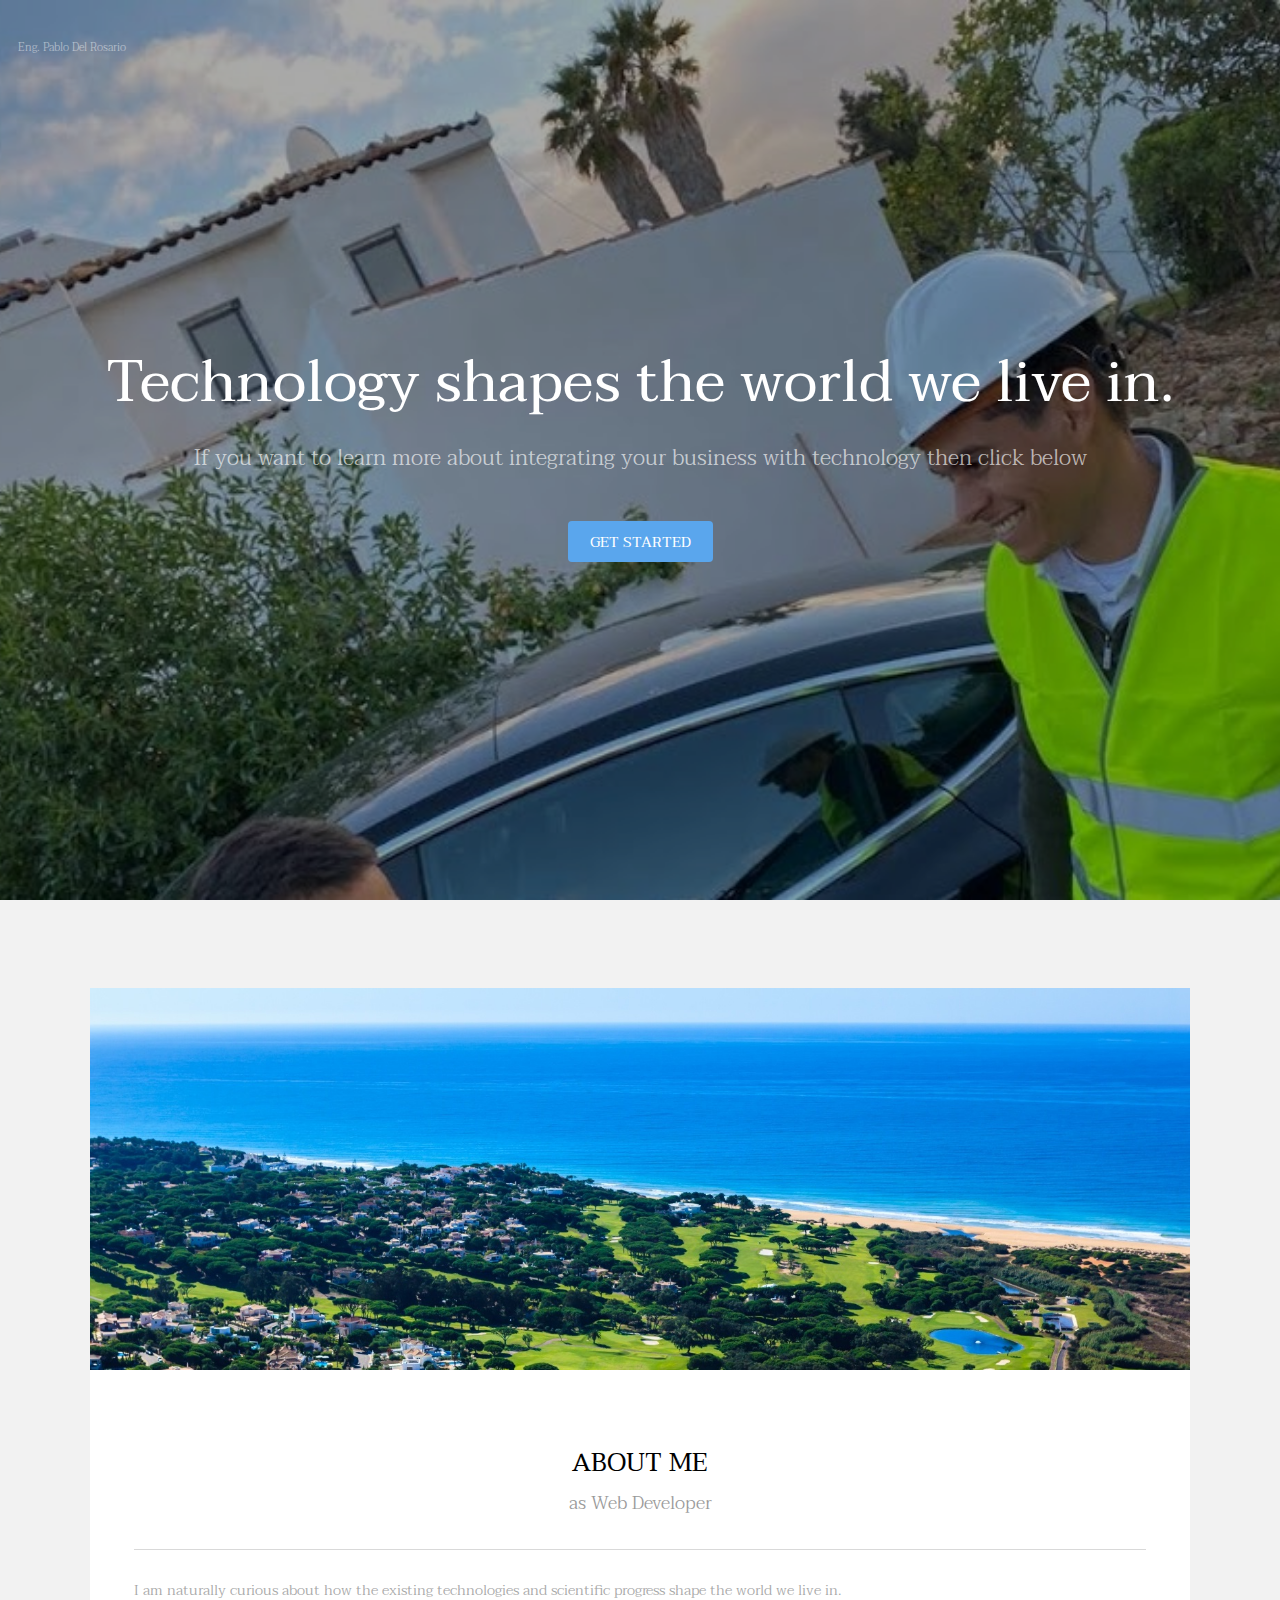
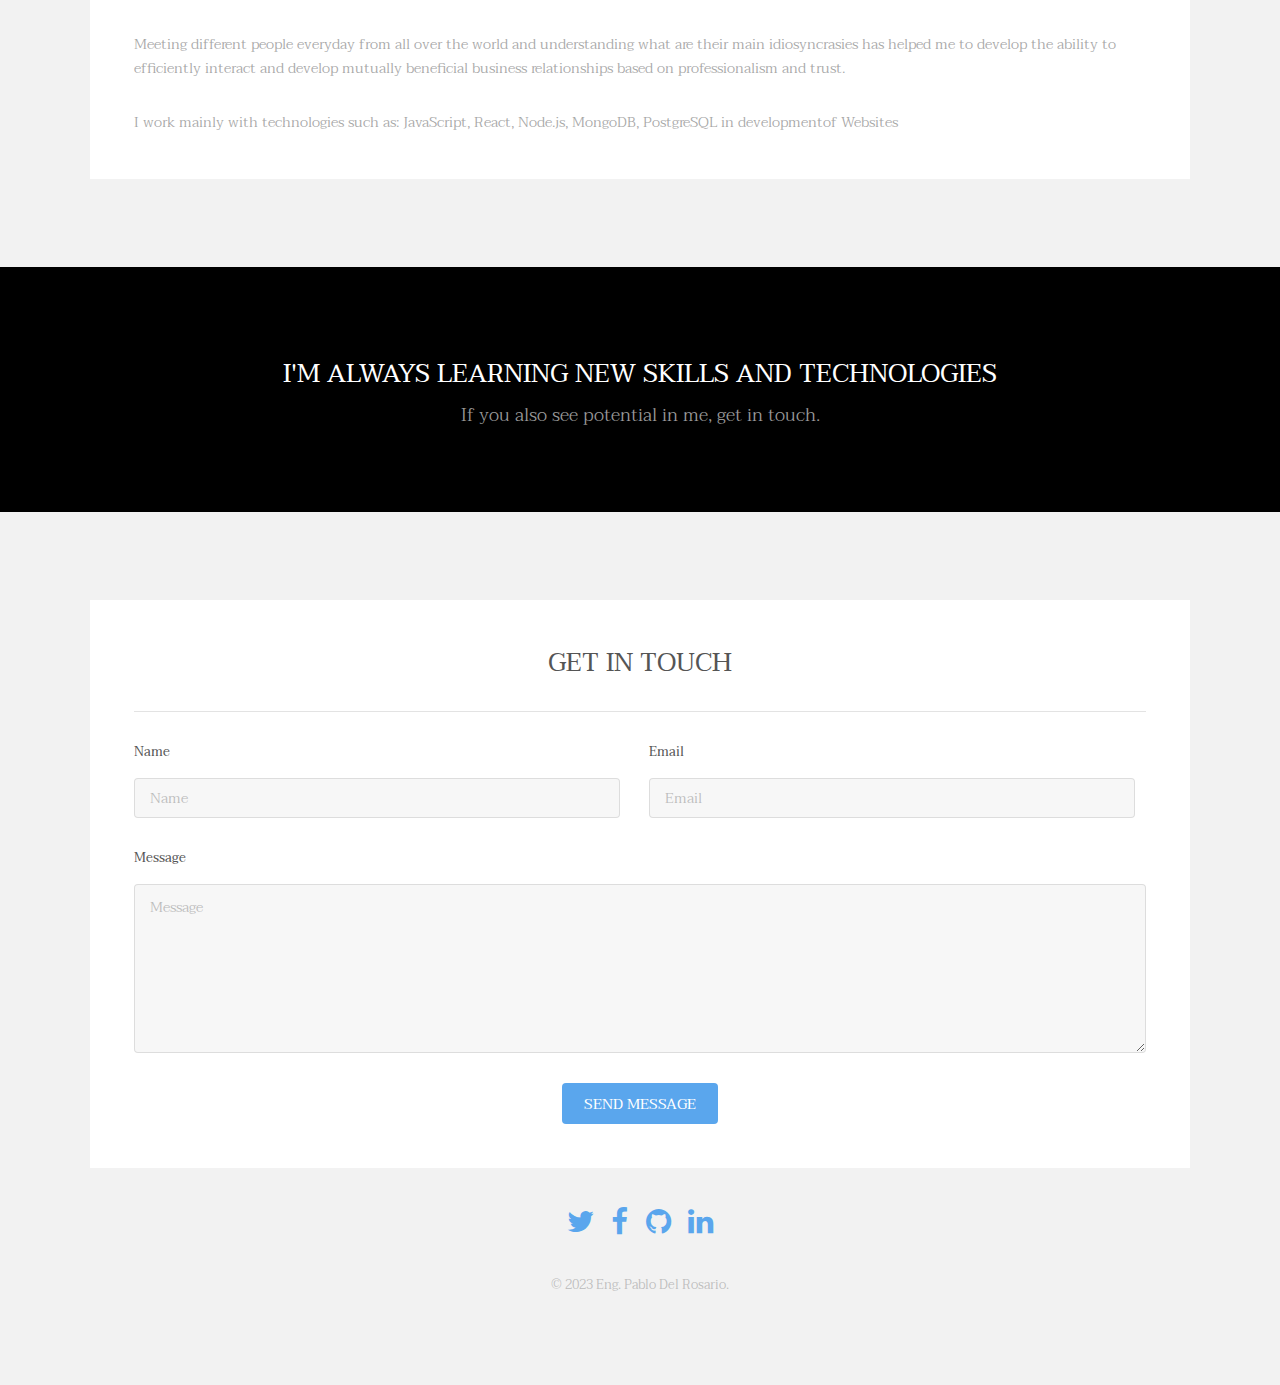
==== commit aff6c29e: "120223" ====
--- a/index.html
+++ b/index.html
@@ -46,11 +46,12 @@
 							<div class="content">
 								<header class="align-center">
 									<h2>About me</h2>
-									<p>as a Civil Engineer and Web Developer</p>
+									<p>as Web Developer</p>
 								</header>
 								<hr />
-								<p> I am naturally curious about construction and how the existing technologies and scientific progress shape the world we live in.</p>
+								<p> I am naturally curious about how the existing technologies and scientific progress shape the world we live in.</p>
 								<p>Meeting different people everyday from all over the world and understanding what are their main idiosyncrasies has helped me to develop the ability to efficiently interact and develop mutually beneficial business relationships based on professionalism and trust.</p>
+								<p>I work mainly with technologies such as: JavaScript, React, Node.js, MongoDB, PostgreSQL in developmentof Websites</p>
 							</div>
 						</div>
 					</div>
@@ -58,6 +59,7 @@
 			</section>
 
 		<!-- Two -->
+		<!-- 
 			<section id="two" class="wrapper style3">
 				<div class="inner">
 					<div id="flexgrid">
@@ -91,8 +93,10 @@
 					</div>
 				</div>
 			</section>
-
+			-->
+			
 		<!-- Three -->
+		<!--
 			<section id="three" class="wrapper style2">
 				<div class="inner">
 					<div class="grid-style">
@@ -132,7 +136,7 @@
 					</div>
 				</div>
 			</section>
-
+		-->
 		<!-- Four -->
 			<section id="four" class="wrapper style3">
 				<div class="inner">
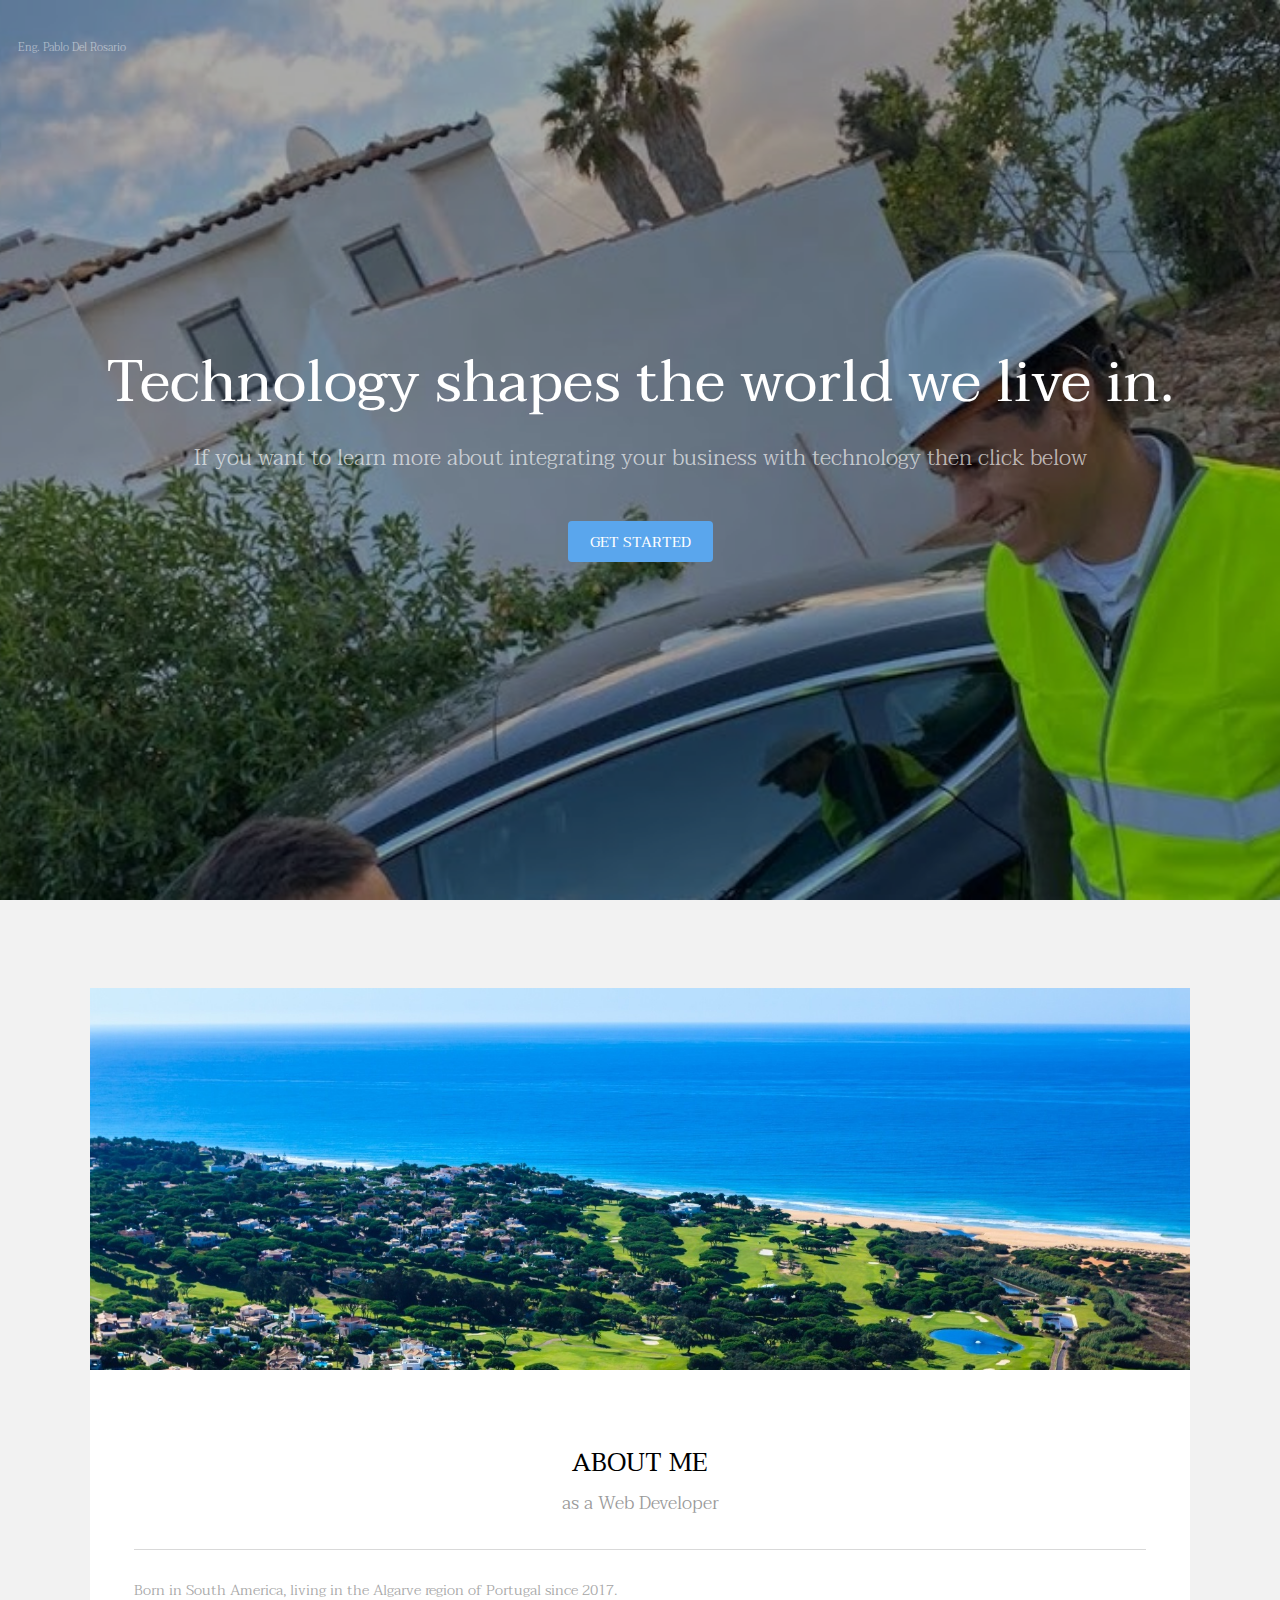
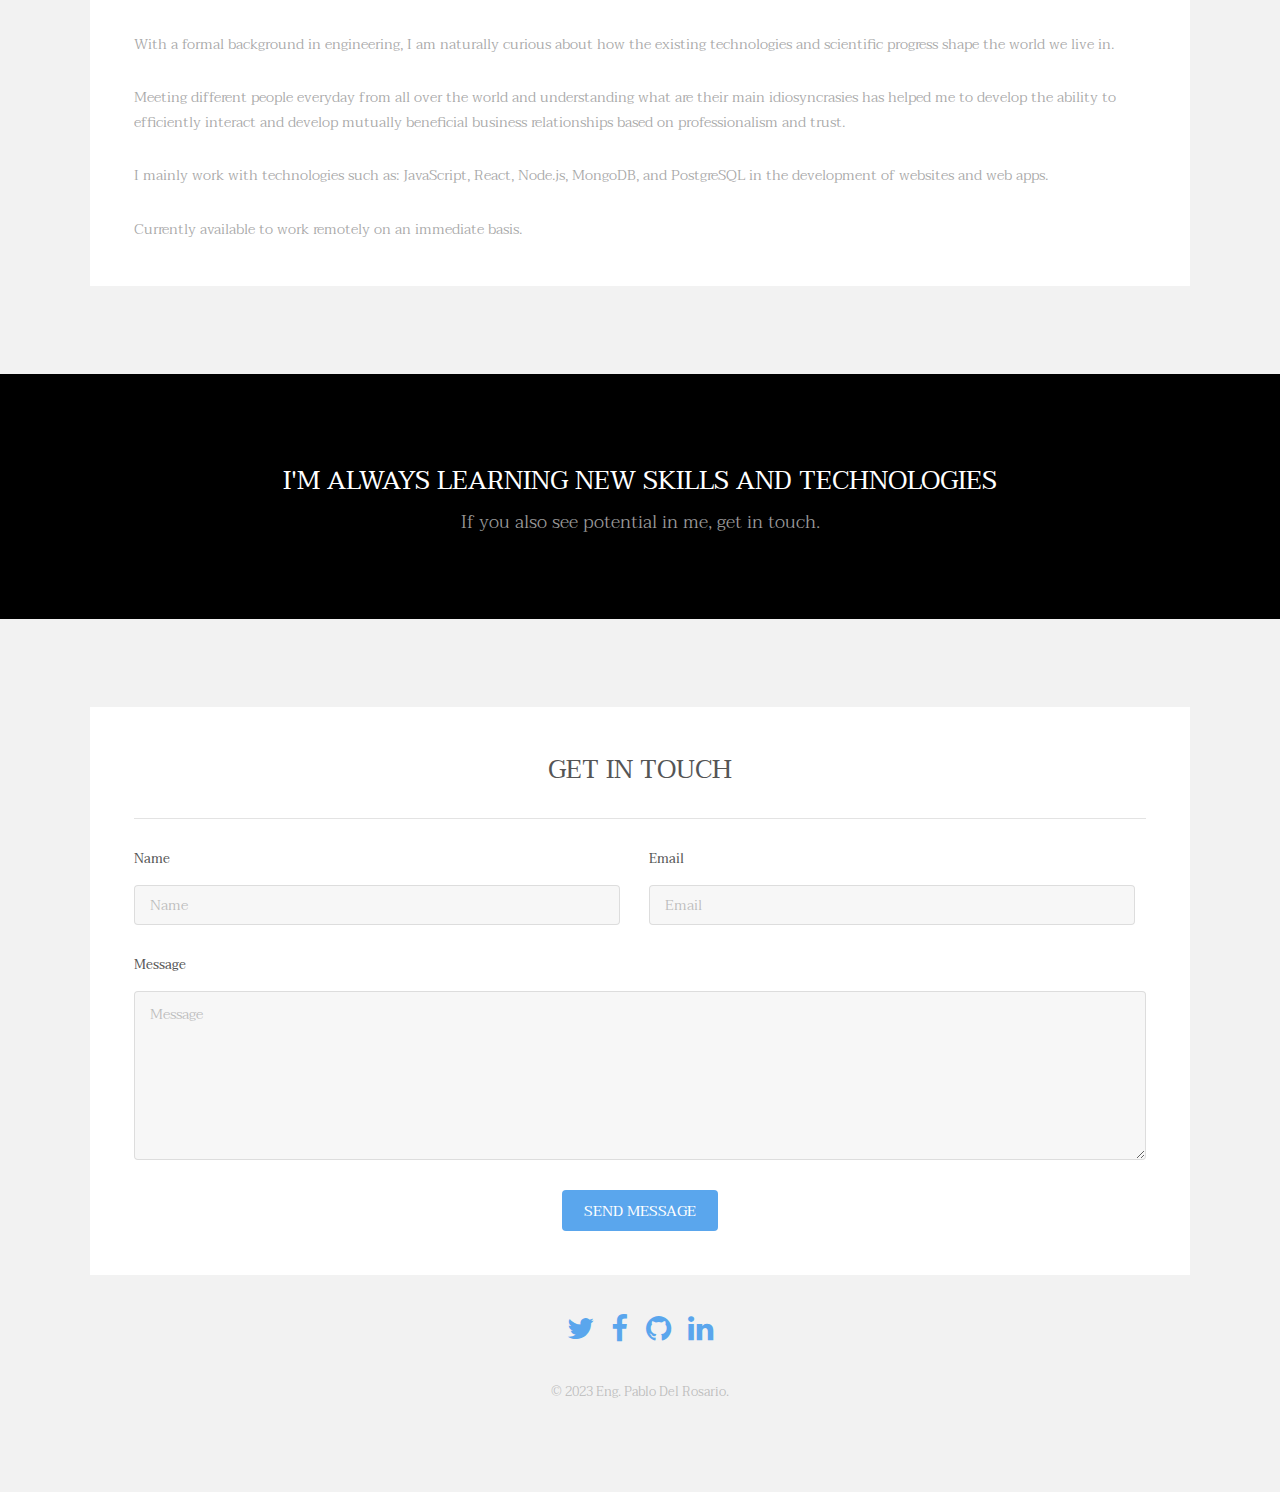
==== commit f2b17d63: "Update text" ====
--- a/index.html
+++ b/index.html
@@ -46,12 +46,14 @@
 							<div class="content">
 								<header class="align-center">
 									<h2>About me</h2>
-									<p>as Web Developer</p>
+									<p>as a Web Developer</p>
 								</header>
 								<hr />
-								<p> I am naturally curious about how the existing technologies and scientific progress shape the world we live in.</p>
+								<p>Born in South America, living in the Algarve region of Portugal since 2017.</p>
+								<p>With a formal background in engineering, I am naturally curious about how the existing technologies and scientific progress shape the world we live in.</p>
 								<p>Meeting different people everyday from all over the world and understanding what are their main idiosyncrasies has helped me to develop the ability to efficiently interact and develop mutually beneficial business relationships based on professionalism and trust.</p>
-								<p>I work mainly with technologies such as: JavaScript, React, Node.js, MongoDB, PostgreSQL in developmentof Websites</p>
+								<p>I mainly work with technologies such as: JavaScript, React, Node.js, MongoDB, and PostgreSQL in the development of websites and web apps.</p>
+								<p>Currently available to work remotely on an immediate basis.</p>
 							</div>
 						</div>
 					</div>
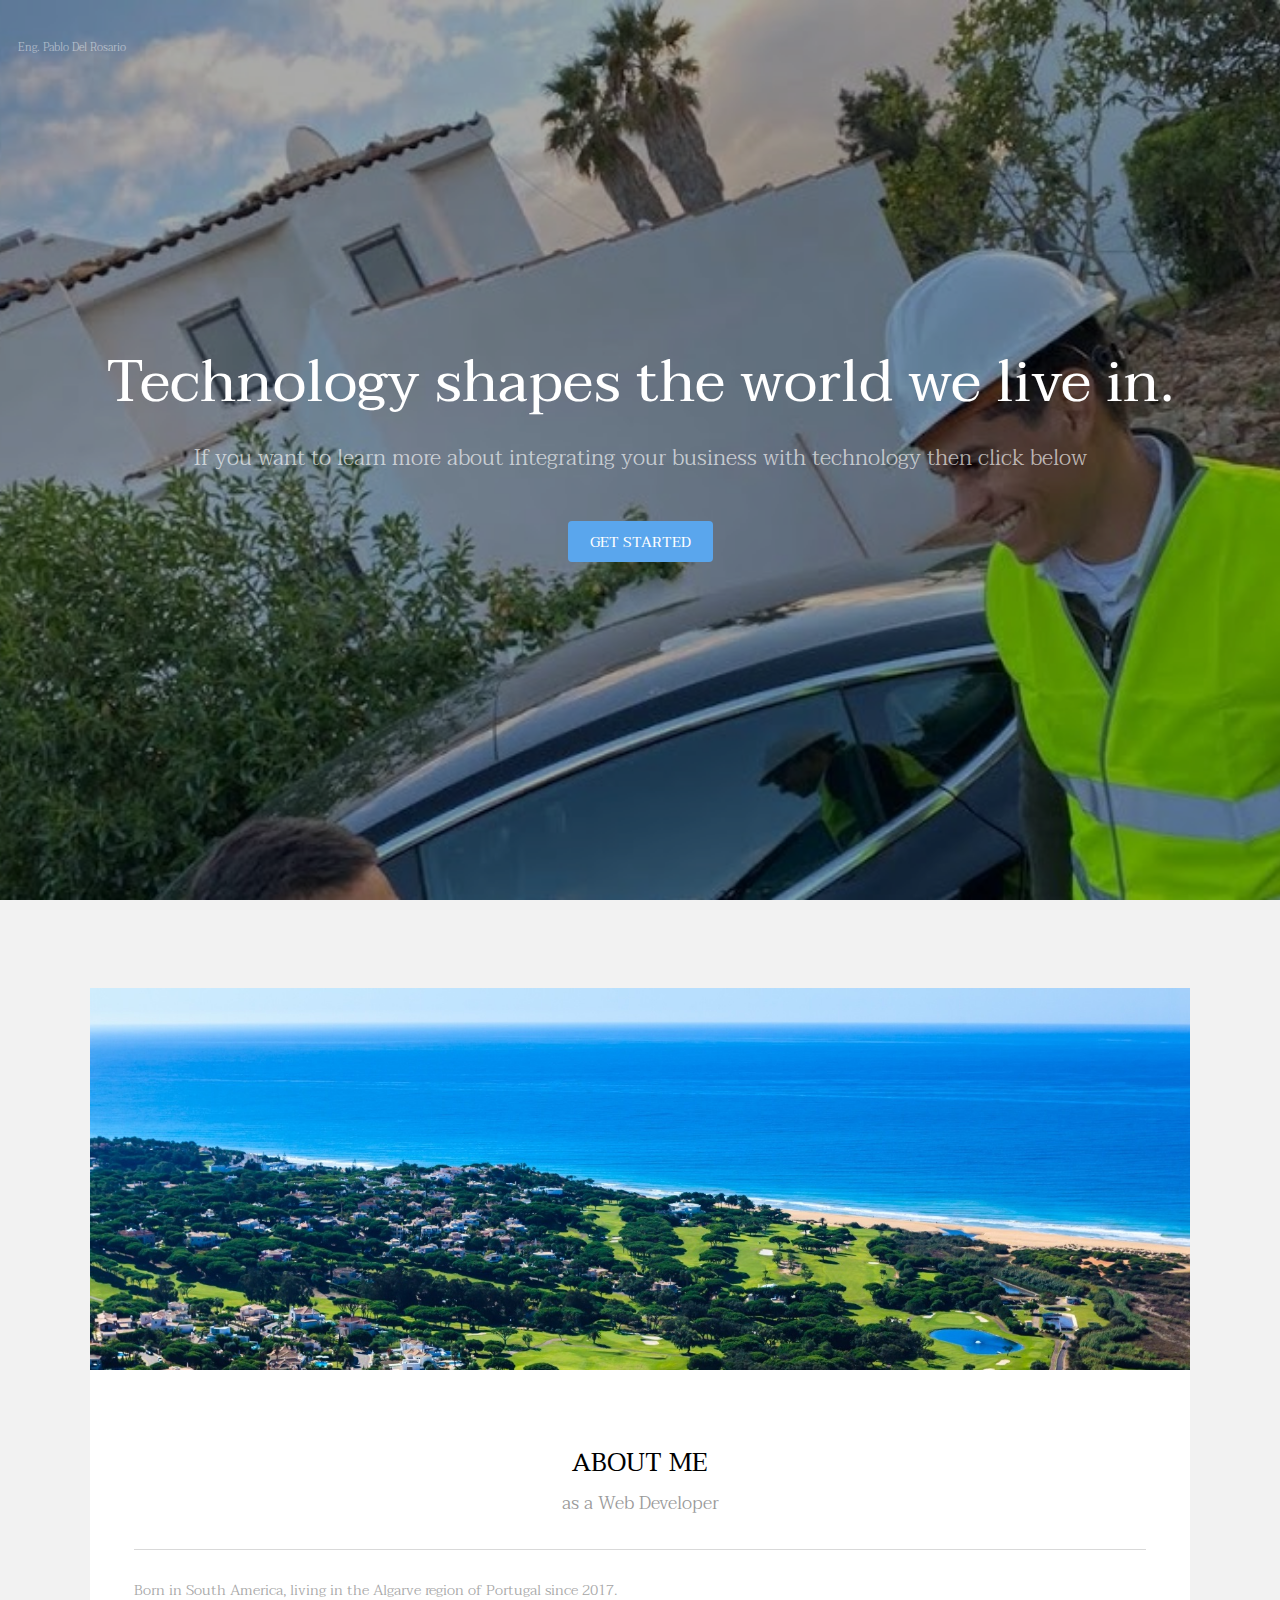
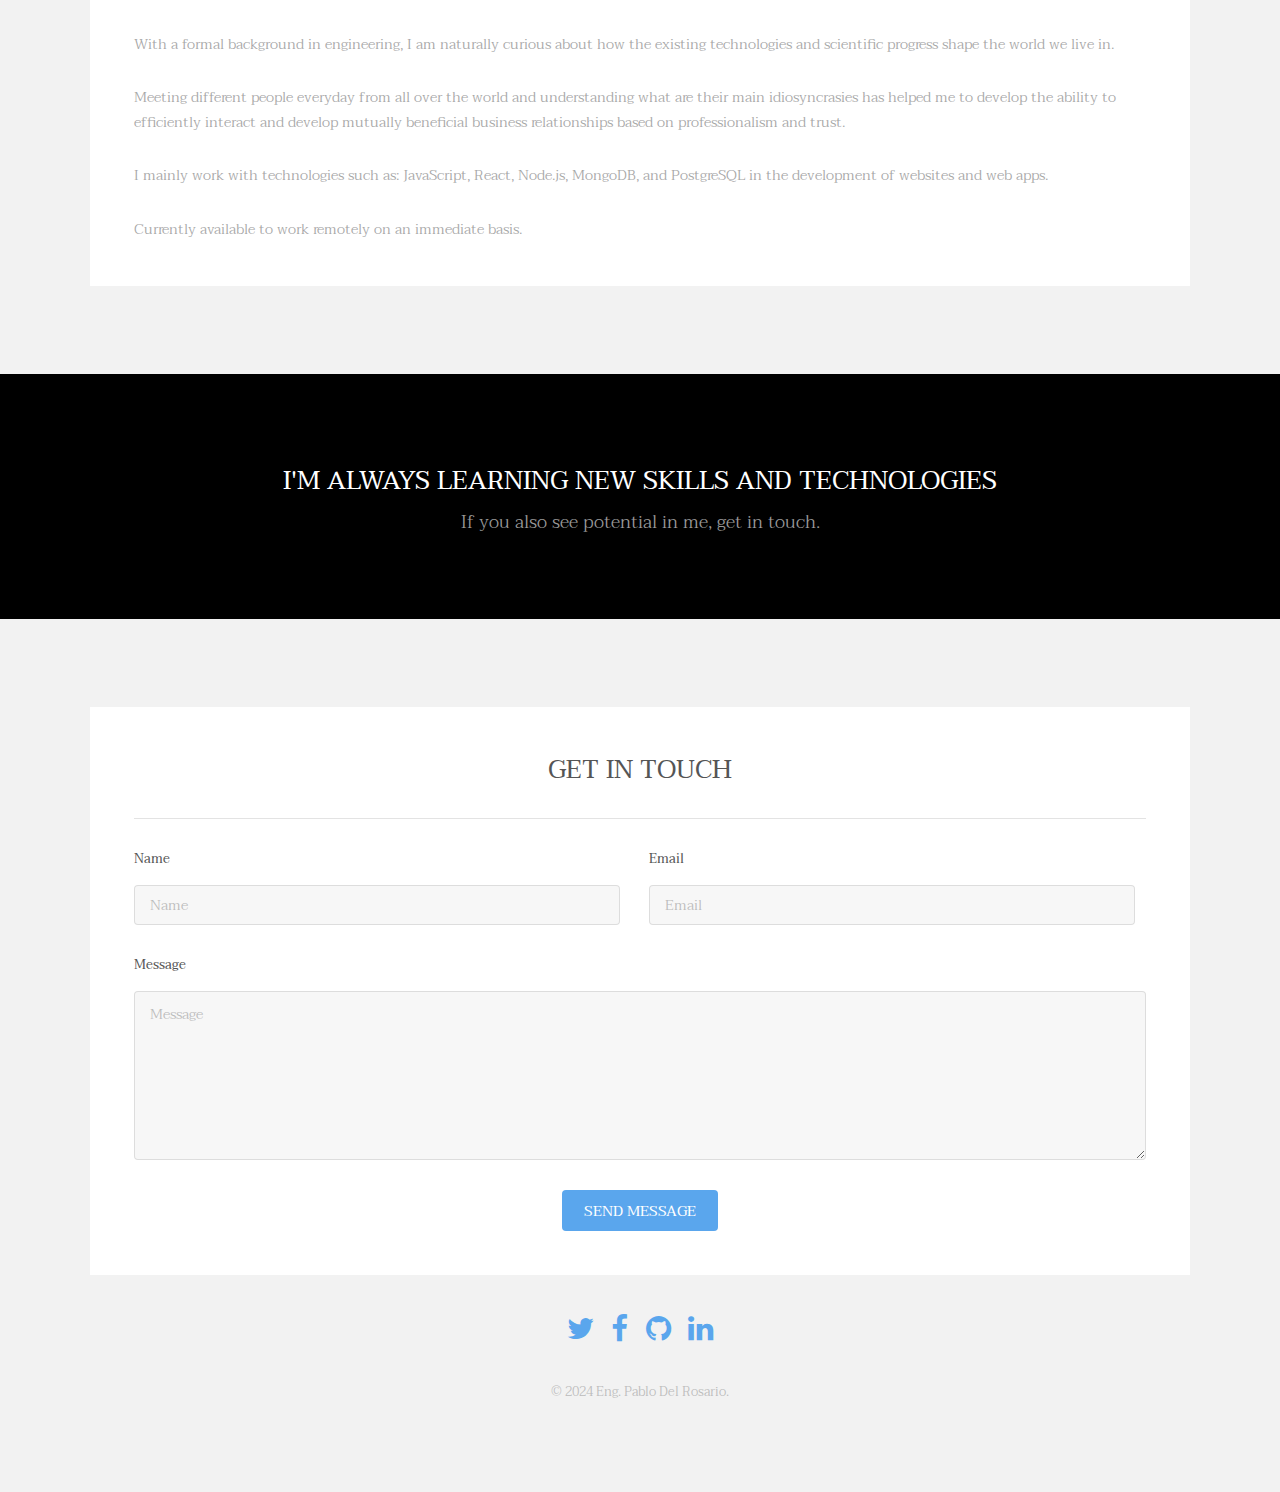
==== commit b37add3e: "Update index.html" ====
--- a/index.html
+++ b/index.html
@@ -9,23 +9,10 @@
 		<link rel="icon" href="images/icon.png">
 	</head>
 	<body>
-
-		<!-- Header -->
 			<header id="header" class="alt">
 				<div class="logo"><a href="index.html"><span>Eng. Pablo Del Rosario</span></a></div>
-				<!--<a href="#menu" class="toggle"><span>Menu</span></a>-->
+
 			</header>
-
-		<!-- Nav
-			<nav id="menu">
-				<ul class="links">
-					<li><a href="index.html">Home</a></li>
-					<li><a href="generic.html">Projects</a></li>
-					<li><a href="elements.html">Elements</a></li>
-				</ul>
-			</nav> -->
-
-		<!-- Banner -->
 		
 			<section id="banner">
 				<div class="inner">
@@ -34,8 +21,6 @@
 					<a href="#one" class="button special scrolly">Get Started</a>
 				</div>
 			</section>
-
-		<!-- One -->
 			<section id="one" class="wrapper style2">
 				<div class="inner">
 					<div>
@@ -59,87 +44,7 @@
 					</div>
 				</div>
 			</section>
-
-		<!-- Two -->
-		<!-- 
-			<section id="two" class="wrapper style3">
-				<div class="inner">
-					<div id="flexgrid">
-						<div>
-							<header>
-								<h3>Hielo</h3>
-							</header>
-							<p>A super slick landing page with a parallax banner carousel.</p>
-							<ul class="actions">
-								<li><a href="https://hielo.pablocastejon.com/" target="_blank" class="button alt">Learn More</a></li>
-							</ul>
-						</div>
-						<div>
-							<header>
-								<h3>Transitive</h3>
-							</header>
-							<p>A clean business-oriented template with a video banner. </p>
-							<ul class="actions">
-								<li><a href="https://pablocastejon.com/" class="button alt">Learn More</a></li>
-							</ul>
-						</div>
-						<div>
-							<header>
-								<h3>Next project</h3>
-							</header>
-							<p>It has been built, you will be able to see this exciting project very soon. </p>
-							<ul class="actions">
-								<li><a href="#" class="button alt">Learn More</a></li>
-							</ul>
-						</div>
-					</div>
-				</div>
-			</section>
-			-->
-			
-		<!-- Three -->
-		<!--
-			<section id="three" class="wrapper style2">
-				<div class="inner">
-					<div class="grid-style">
-
-						<div>
-							<div class="box">
-								<div class="image fit">
-									<img src="images/pic02.jpg" alt="" />
-								</div>
-								<div class="content">
-									<header class="align-center">
-										<h2>Civil Engineer</h2>
-										<p>“We shape our buildings;<br/> thereafter, they shape us.”</p>
-									</header>
-									<hr />
-									<p> First of all, what is civil engineering? Civil engineering is the professional practice of designing and developing infrastructure projects. This can be on a huge scale, such as the development of nationwide transport systems or water supply networks, or on a smaller scale, such as the development of individual roads or buildings. </p>
-								</div>
-							</div>
-						</div>
-
-						<div>
-							<div class="box">
-								<div class="image fit">
-									<img src="images/pic03.jpg" alt="" />
-								</div>
-								<div class="content">
-									<header class="align-center">
-										<h2>Web developer</h2>
-										<p>“Websites promote you 24/7:<br/> No employee will do that.”</p>
-									</header>
-									<hr />
-									<p> Have you ever looked at your favorite website and wondered why it was laid out the way it is, the way the buttons acted when you clicked them, or any other part of the site and thought, “I wonder how complicated that is?” or, “I wish I could do that”? Well, all of those visible site features are built through front end development and the people behind them have a name: front end developers.</p>
-								</div>
-							</div>
-						</div>
-
-					</div>
-				</div>
-			</section>
-		-->
-		<!-- Four -->
+		
 			<section id="four" class="wrapper style3">
 				<div class="inner">
 
@@ -150,8 +55,6 @@
 
 				</div>
 			</section>
-
-		<!-- Footer -->
 			<footer id="footer" class="wrapper">
 				<div class="inner">
 					<section>
@@ -186,12 +89,10 @@
 							<li><a href="https://github.com/pdelrc" target="_blank" class="icon fa-github"><span class="label">GitHub</span></a></li>
 							<li><a href="https://www.linkedin.com/in/pdelrc/" target="_blank" class="icon fa-linkedin"><span class="label">linkedIn</span></a></li>
 						</ul>
-						&copy; 2023 Eng. Pablo Del Rosario.
+						&copy; 2024 Eng. Pablo Del Rosario.
 					</div>
 				</div>
 			</footer>
-
-		<!-- Scripts -->
 			<script src="assets/js/jquery.min.js"></script>
 			<script src="assets/js/jquery.scrolly.min.js"></script>
 			<script src="assets/js/jquery.scrollex.min.js"></script>
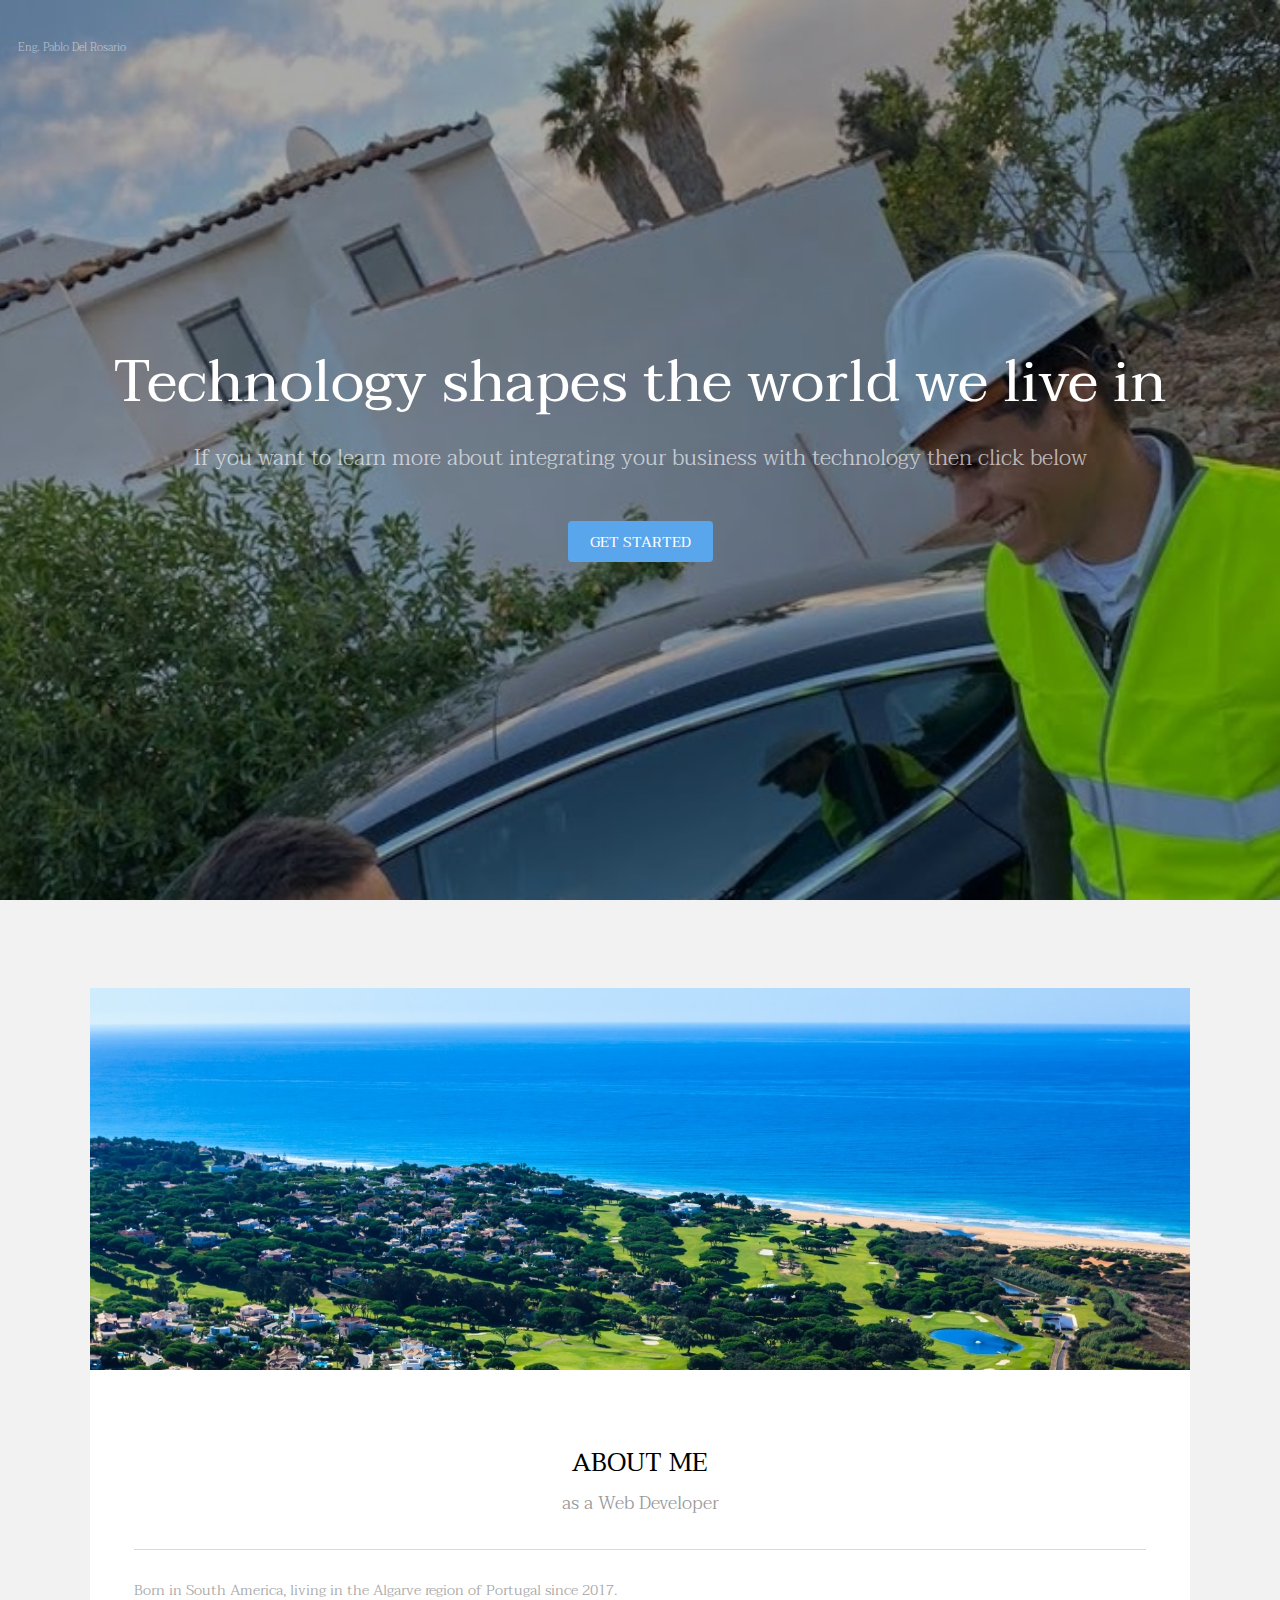
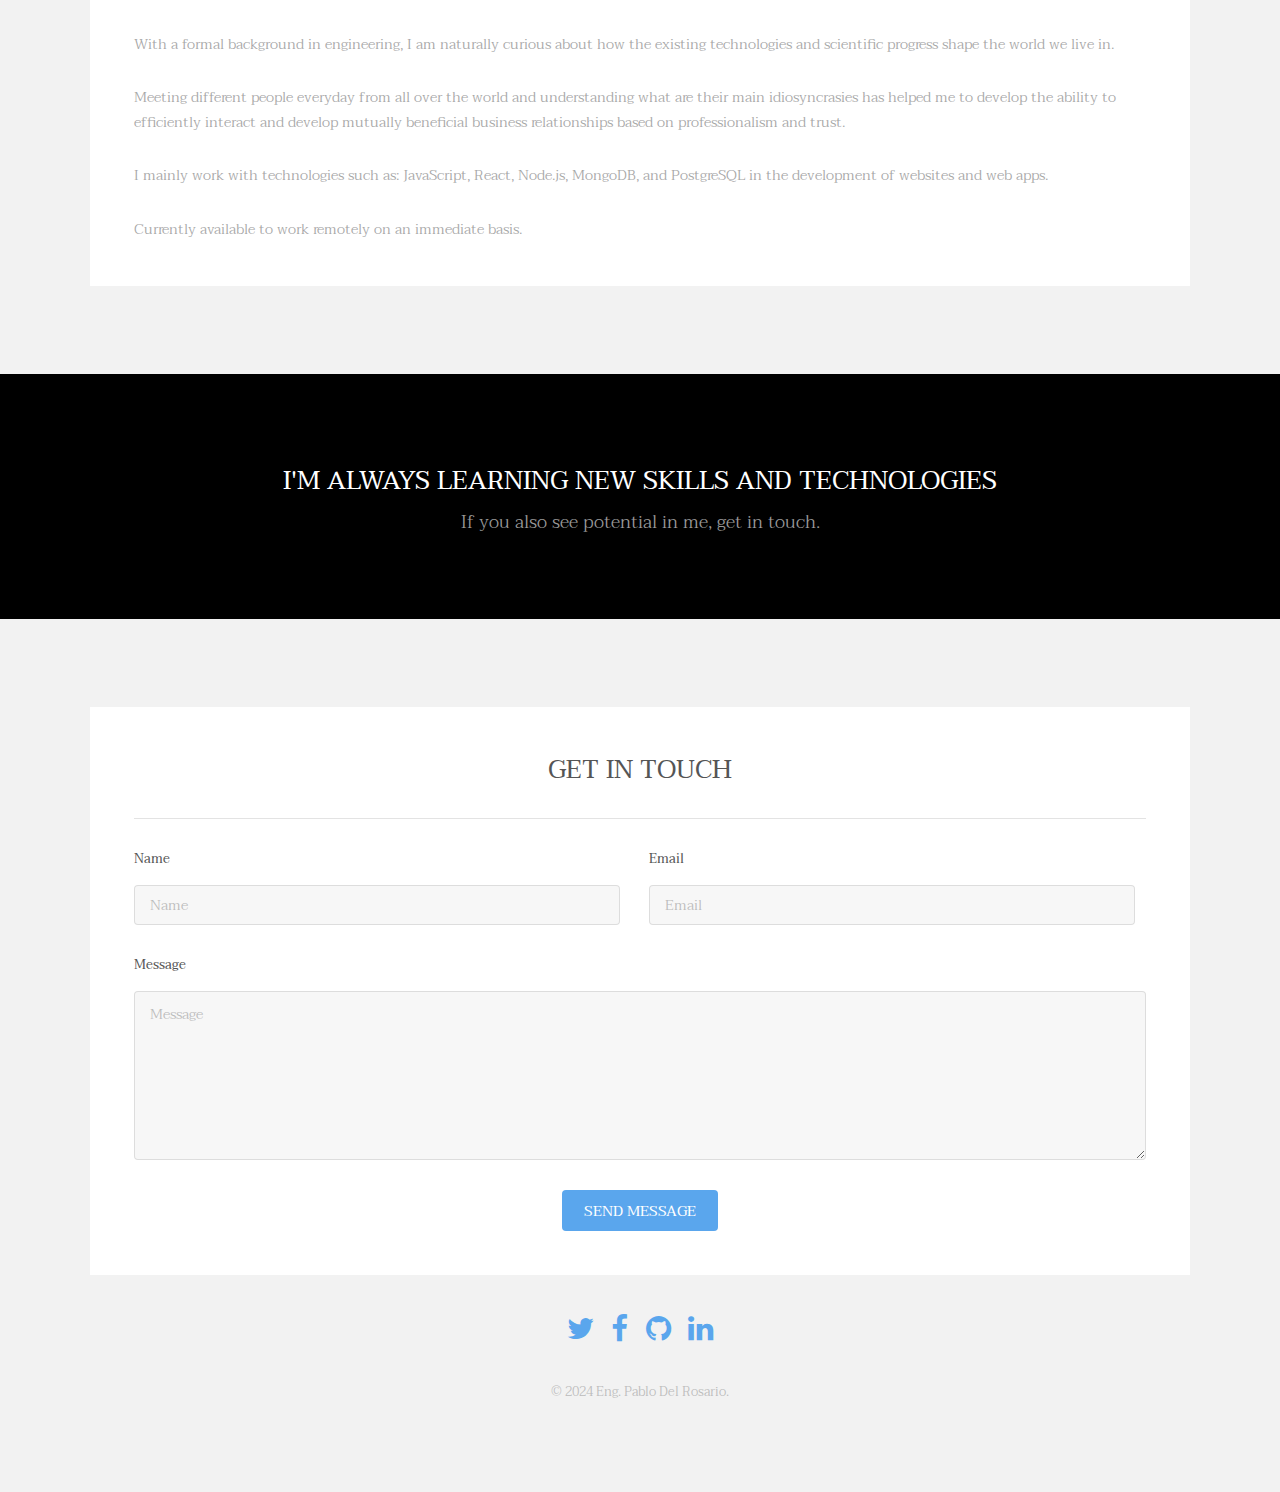
==== commit 253570a2: "Update index.html" ====
--- a/index.html
+++ b/index.html
@@ -16,7 +16,7 @@
 		
 			<section id="banner">
 				<div class="inner">
-					<h1>Technology shapes the world we live in.</h1>
+					<h1>Technology shapes the world we live in</h1>
 					<p>If you want to learn more about integrating your business with technology then click below</p>
 					<a href="#one" class="button special scrolly">Get Started</a>
 				</div>
@@ -87,7 +87,7 @@
 							<li><a href="https://twitter.com/pablosario" target="_blank" class="icon fa-twitter"><span class="label">Twitter</span></a></li>
 							<li><a href="https://www.facebook.com/pablo.rosario/" target="_blank" class="icon fa-facebook"><span class="label">Facebook</span></a></li>
 							<li><a href="https://github.com/pdelrc" target="_blank" class="icon fa-github"><span class="label">GitHub</span></a></li>
-							<li><a href="https://www.linkedin.com/in/pdelrc/" target="_blank" class="icon fa-linkedin"><span class="label">linkedIn</span></a></li>
+							<li><a href="https://www.linkedin.com/in/pdelrc/" target="_blank" class="icon fa-linkedin"><span class="label">linkedIn.</span></a></li>
 						</ul>
 						&copy; 2024 Eng. Pablo Del Rosario.
 					</div>
